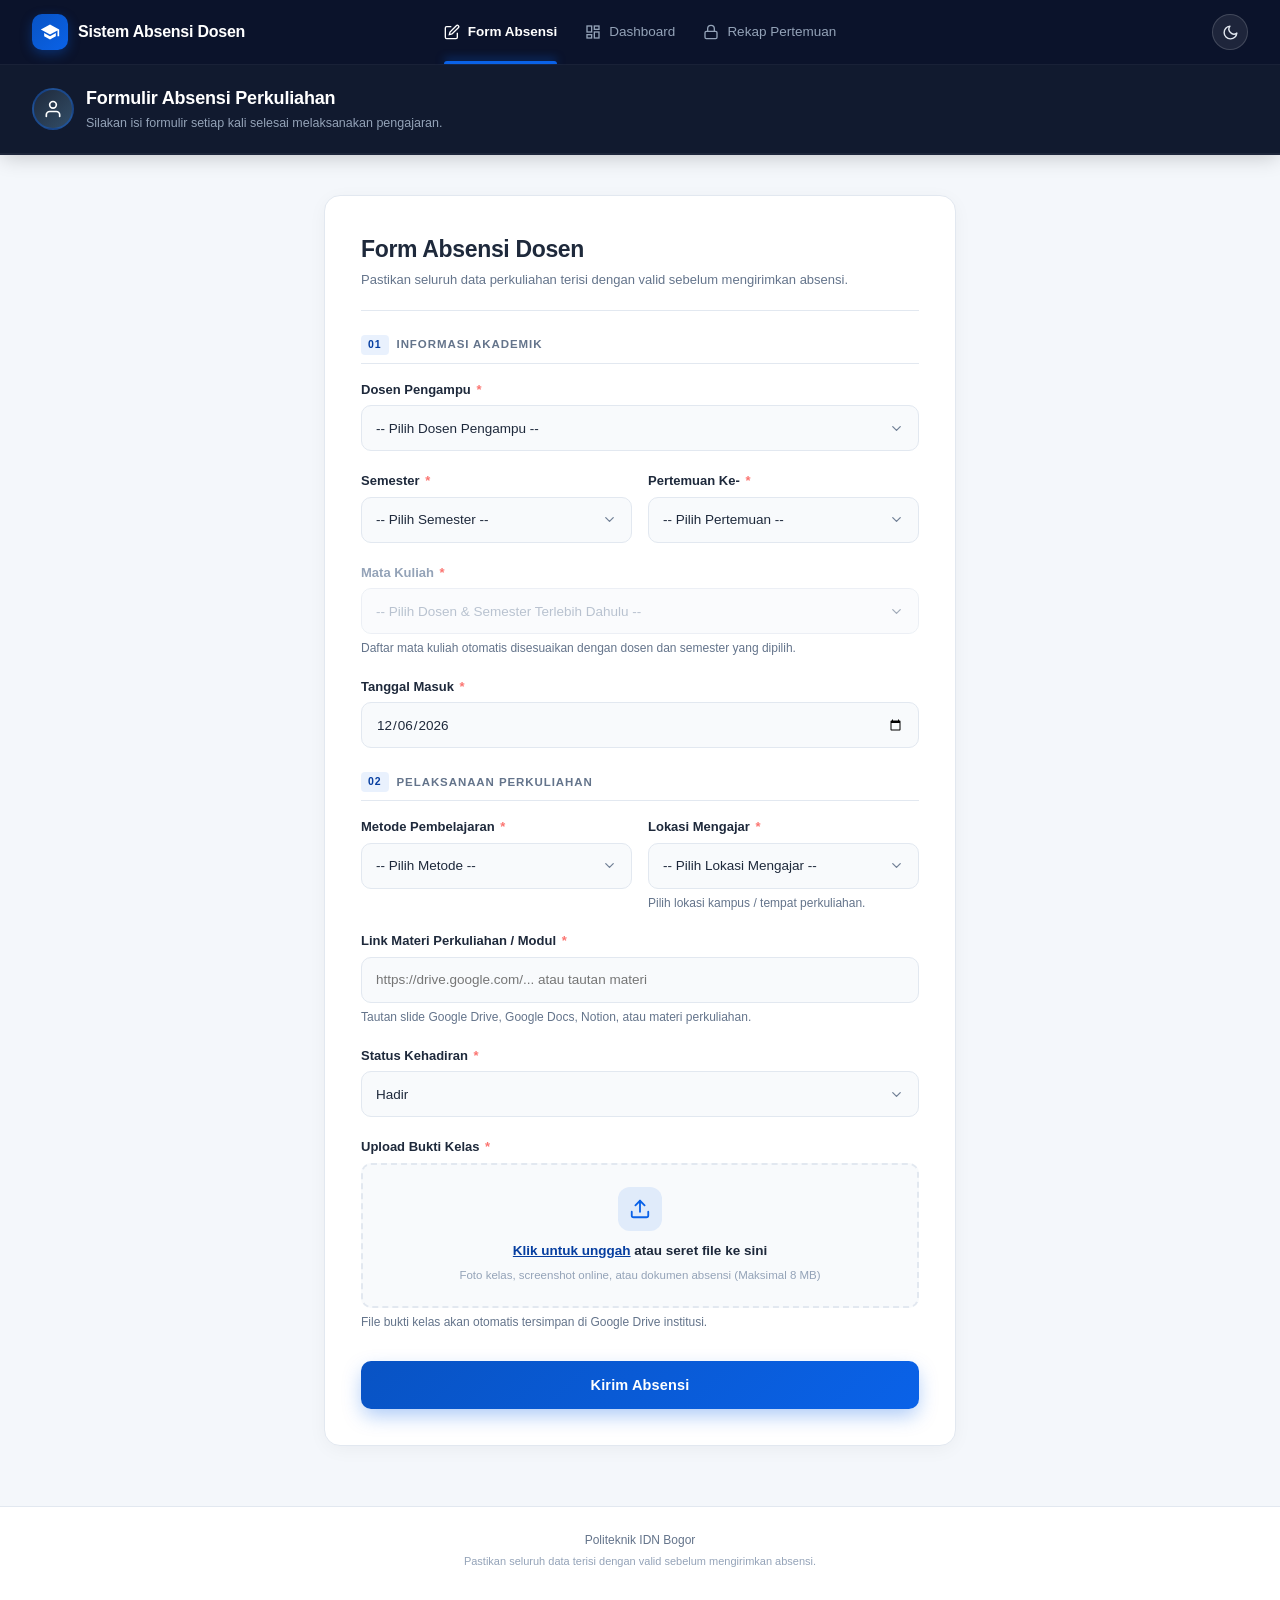
==== index.html @ 3a4d617c "perbaiki struktur file" ====
<!DOCTYPE html>
<html lang="id">
<head>
  <meta charset="UTF-8">
  <meta name="viewport" content="width=device-width, initial-scale=1.0, viewport-fit=cover">
  <title>Form Absensi Dosen | Politeknik IDN Bogor</title>
  
  <!-- Attenad Theme Initialization (FOUC Prevention & Toggle) -->
  <script src="assets/js/theme.js"></script>

  <!-- Font: Inter for a refined modern institutional look -->
  <link rel="preconnect" href="https://fonts.googleapis.com">
  <link rel="preconnect" href="https://fonts.gstatic.com" crossorigin>
  <link href="https://fonts.googleapis.com/css2?family=Inter:wght@400;500;600;700;800&display=swap" rel="stylesheet">
  
  <!-- External Stylesheet (Unified Attenad Design System) -->
  <link rel="stylesheet" href="assets/css/style.css?v=2.3">
</head>
<body>

  <!-- Attenad Modern Institutional Header -->
  <header class="attenad-header">
    <div class="attenad-nav-bar">
      <div class="attenad-nav-inner">
        <!-- Brand Logo -->
        <a href="index.html" class="attenad-brand" title="Sistem Informasi Akademik Politeknik IDN Bogor">
          <div class="brand-icon">
            <svg viewBox="0 0 24 24" fill="currentColor">
              <path d="M12 3L1 9L12 15L21 10.09V17H23V9M5 13.18V17.18L12 21L19 17.18V13.18L12 17L5 13.18Z"/>
            </svg>
          </div>
          <span class="brand-name">Sistem Absensi Dosen</span>
        </a>

        <!-- Center Tabs (Active on Form Absensi) -->
        <nav class="attenad-tabs" aria-label="Navigasi Halaman">
          <a href="index.html" class="tab-link active" aria-current="page">
            <svg viewBox="0 0 24 24" width="16" height="16" fill="none" stroke="currentColor" stroke-width="2">
              <path d="M11 4H4a2 2 0 0 0-2 2v14a2 2 0 0 0 2 2h14a2 2 0 0 0 2-2v-7"></path>
              <path d="M18.5 2.5a2.121 2.121 0 0 1 3 3L12 15l-4 1 1-4 9.5-9.5z"></path>
            </svg>
            <span>Form Absensi</span>
          </a>
          <a href="dashboard.html" class="tab-link">
            <svg viewBox="0 0 24 24" width="16" height="16" fill="none" stroke="currentColor" stroke-width="2">
              <rect x="3" y="3" width="7" height="9"></rect>
              <rect x="14" y="3" width="7" height="5"></rect>
              <rect x="14" y="12" width="7" height="9"></rect>
              <rect x="3" y="16" width="7" height="5"></rect>
            </svg>
            <span>Dashboard</span>
          </a>
          <a href="gaji.html" class="tab-link">
            <svg viewBox="0 0 24 24" width="16" height="16" fill="none" stroke="currentColor" stroke-width="2">
              <rect x="3" y="11" width="18" height="11" rx="2" ry="2"></rect>
              <path d="M7 11V7a5 5 0 0 1 10 0v4"></path>
            </svg>
            <span>Rekap Pertemuan</span>
          </a>
        </nav>

        <!-- Right Utilities (Theme Toggle & Academic Badge) -->
        <div class="attenad-actions">
          <!-- Dark / Light Mode Toggle Button (Icon Only) -->
          <button type="button" id="themeToggle" class="theme-toggle" aria-label="Ganti mode tampilan" title="Beralih ke Mode Gelap">
            <svg class="icon-sun" viewBox="0 0 24 24" fill="none" stroke="currentColor" stroke-width="2" stroke-linecap="round" stroke-linejoin="round">
              <circle cx="12" cy="12" r="5"></circle>
              <line x1="12" y1="1" x2="12" y2="3"></line>
              <line x1="12" y1="21" x2="12" y2="23"></line>
              <line x1="4.22" y1="4.22" x2="5.64" y2="5.64"></line>
              <line x1="18.36" y1="18.36" x2="19.78" y2="19.78"></line>
              <line x1="1" y1="12" x2="3" y2="12"></line>
              <line x1="21" y1="12" x2="23" y2="12"></line>
              <line x1="4.22" y1="19.78" x2="5.64" y2="18.36"></line>
              <line x1="18.36" y1="5.64" x2="19.78" y2="4.22"></line>
            </svg>
            <svg class="icon-moon" viewBox="0 0 24 24" fill="none" stroke="currentColor" stroke-width="2" stroke-linecap="round" stroke-linejoin="round">
              <path d="M21 12.79A9 9 0 1 1 11.21 3 7 7 0 0 0 21 12.79z"></path>
            </svg>
          </button>


        </div>
      </div>
    </div>

    <!-- Sub-header Greeting Banner -->
    <div class="attenad-sub-banner">
      <div class="attenad-sub-inner">
        <div class="user-greeting">
          <div class="avatar-box">
            <svg viewBox="0 0 24 24" fill="none" stroke="currentColor" stroke-width="2" stroke-linecap="round" stroke-linejoin="round">
              <path d="M20 21v-2a4 4 0 0 0-4-4H8a4 4 0 0 0-4 4v2"></path>
              <circle cx="12" cy="7" r="4"></circle>
            </svg>
          </div>
          <div class="greeting-text">
            <div class="greeting-title">Formulir Absensi Perkuliahan</div>
            <p class="greeting-subtitle">Silakan isi formulir setiap kali selesai melaksanakan pengajaran.</p>
          </div>
        </div>


      </div>
    </div>
  </header>

  <!-- Main Form Content -->
  <main class="page-form-wrapper">
    <div class="form-card">
      <div class="form-card-header">
        <h1>Form Absensi Dosen</h1>
        <p>Pastikan seluruh data perkuliahan terisi dengan valid sebelum mengirimkan absensi.</p>
      </div>

      <form id="formAbsensi">
        <!-- Section 1: Informasi Akademik -->
        <div class="form-section-title">
          <span class="section-num">01</span>
          Informasi Akademik
        </div>

        <div class="field">
          <label for="dosen">Dosen Pengampu <span>*</span></label>
          <select id="dosen" required>
            <option value="">Memuat daftar dosen...</option>
          </select>
        </div>

        <div class="row">
          <div class="field">
            <label for="semester">Semester <span>*</span></label>
            <select id="semester" required>
              <option value="">-- Pilih Semester --</option>
            </select>
          </div>
          <div class="field">
            <label for="pertemuan">Pertemuan Ke- <span>*</span></label>
            <select id="pertemuan" required></select>
          </div>
        </div>

        <div class="field is-disabled" id="fieldMatkul">
          <label for="kodeMatkul">Mata Kuliah <span>*</span></label>
          <select id="kodeMatkul" required disabled>
            <option value="">-- Pilih Dosen & Semester Terlebih Dahulu --</option>
          </select>
          <div class="hint">Daftar mata kuliah otomatis disesuaikan dengan dosen dan semester yang dipilih.</div>
        </div>

        <div class="field">
          <label for="tanggal">Tanggal Masuk <span>*</span></label>
          <input type="date" id="tanggal" required>
        </div>

        <!-- Section 2: Pelaksanaan Perkuliahan -->
        <div class="form-section-title">
          <span class="section-num">02</span>
          Pelaksanaan Perkuliahan
        </div>

        <div class="row">
          <div class="field">
            <label for="metode">Metode Pembelajaran <span>*</span></label>
            <select id="metode" required>
              <option value="">-- Pilih Metode --</option>
              <option value="Offline">Offline</option>
              <option value="Online">Online</option>
              <option value="Hybrid">Hybrid</option>
            </select>
          </div>
          <div class="field">
            <label for="lokasi">Lokasi Mengajar <span>*</span></label>
            <select id="lokasi" required>
              <option value="">Memuat daftar lokasi...</option>
            </select>
            <div class="hint">Pilih lokasi kampus / tempat perkuliahan.</div>
          </div>
        </div>

        <div class="field">
          <label for="linkMateri">Link Materi Perkuliahan / Modul <span>*</span></label>
          <input type="url" id="linkMateri" required placeholder="https://drive.google.com/... atau tautan materi">
          <div class="hint">Tautan slide Google Drive, Google Docs, Notion, atau materi perkuliahan.</div>
        </div>

        <div class="field">
          <label for="statusKehadiran">Status Kehadiran <span>*</span></label>
          <select id="statusKehadiran" required>
            <option value="Hadir">Hadir</option>
            <option value="Terlambat">Terlambat</option>
            <option value="Izin">Izin</option>
            <option value="Sakit">Sakit</option>
            <option value="Tidak Hadir">Tidak Hadir</option>
          </select>
        </div>

        <div class="field">
          <label>Upload Bukti Kelas <span>*</span></label>
          <div class="file-upload-card" id="dropzone" tabindex="0" role="button" aria-label="Unggah Bukti Kelas">
            <input type="file" id="fileBukti" accept="image/*,application/pdf" required>
            <div class="file-upload-content">
              <div class="file-upload-icon">
                <svg viewBox="0 0 24 24" fill="none" stroke="currentColor" stroke-width="2" stroke-linecap="round" stroke-linejoin="round">
                  <path d="M21 15v4a2 2 0 0 1-2 2H5a2 2 0 0 1-2-2v-4"></path>
                  <polyline points="17 8 12 3 7 8"></polyline>
                  <line x1="12" y1="3" x2="12" y2="15"></line>
                </svg>
              </div>
              <div class="file-upload-title"><span>Klik untuk unggah</span> atau seret file ke sini</div>
              <div class="file-upload-desc">Foto kelas, screenshot online, atau dokumen absensi (Maksimal 8 MB)</div>
            </div>
          </div>

          <!-- Pratinjau File yang Dipilih -->
          <div class="file-preview-card" id="filePreview">
            <div class="file-preview-left">
              <div class="file-preview-thumb" id="previewThumb">
                <svg viewBox="0 0 24 24" width="22" height="22" fill="none" stroke="currentColor" stroke-width="2">
                  <rect x="3" y="3" width="18" height="18" rx="2" ry="2"></rect>
                  <circle cx="8.5" cy="8.5" r="1.5"></circle>
                  <polyline points="21 15 16 10 5 21"></polyline>
                </svg>
              </div>
              <div class="file-preview-info">
                <div class="file-preview-name" id="previewName">bukti.jpg</div>
                <div class="file-preview-size" id="previewSize">0 KB</div>
              </div>
            </div>
            <button type="button" class="file-preview-remove" id="btnRemoveFile" title="Hapus file" aria-label="Hapus file">
              <svg viewBox="0 0 24 24" fill="none" stroke="currentColor" stroke-width="2">
                <line x1="18" y1="6" x2="6" y2="18"></line>
                <line x1="6" y1="6" x2="18" y2="18"></line>
              </svg>
            </button>
          </div>
          <div class="hint">File bukti kelas akan otomatis tersimpan di Google Drive institusi.</div>
        </div>

        <button type="submit" id="btnSubmit">Kirim Absensi</button>
        <div id="status" class="status"></div>
      </form>
    </div>
  </main>

  <footer class="footer">
    Politeknik IDN Bogor
    <span>Pastikan seluruh data terisi dengan valid sebelum mengirimkan absensi.</span>
  </footer>

  <script src="assets/js/index.js"></script>
</body>
</html>
---- assets/css/style.css ----
:root {
  /* Signature Brand Accent (#0a62e8, #fb7470, #ffcd27) */
  --accent: #0a62e8;
  --accent-hover: #0853c4;
  --accent-dark: #063ea0;
  --accent-light: rgba(10, 98, 232, 0.09);
  --accent-glow: rgba(10, 98, 232, 0.35);

  --secondary: #fb7470;
  --secondary-hover: #e8635f;
  --secondary-light: rgba(251, 116, 112, 0.12);

  --tertiary: #ffcd27;
  --tertiary-hover: #f0be1a;
  --tertiary-light: rgba(255, 205, 39, 0.16);

  /* Primary Deep Navy (for buttons & secondary brand elements) */
  --primary: #0F172A;
  --primary-hover: #1E293B;
  --primary-active: #0A0F1D;

  /* Top Navigation & Sub-Banner (Dark by design) */
  --header-bg: #0B132B;        /* Midnight Navy */
  --header-surface: #142042;   /* Search / Pill / Avatar container */
  --header-border: rgba(255, 255, 255, 0.08);
  --header-text: #F8FAFC;
  --header-text-muted: #94A3B8;

  /* Body Canvas & Cards (Light Mode) */
  --bg: #F4F7FB;               /* Soft Cool Gray / Off-White */
  --surface: #FFFFFF;          /* Pure White Card */
  --surface-subtle: #F8FAFC;   /* Input & Table Header Background */
  --surface-hover: #F1F5F9;

  /* Typography */
  --text-primary: #1E293B;     /* Slate 800 - Crisp readability */
  --text-secondary: #64748B;   /* Slate 500 - Subtext */
  --text-muted: #94A3B8;       /* Slate 400 - Placeholders & subtle labels */

  /* Borders & Focus */
  --border: #E2E8F0;
  --border-hover: #CBD5E1;
  --border-focus: #0a62e8;
  --focus-ring: rgba(10, 98, 232, 0.22);

  /* Radii */
  --radius-sm: 6px;
  --radius-md: 10px;
  --radius-lg: 16px;
  --radius-pill: 9999px;

  /* Elevation Shadows */
  --shadow-sm: 0 1px 3px rgba(15, 23, 42, 0.04);
  --shadow-card: 0 4px 20px -2px rgba(15, 23, 42, 0.05);
  --shadow-hover: 0 10px 25px -4px rgba(15, 23, 42, 0.08);

  /* Status Colors */
  --success: #0a62e8;
  --success-bg: rgba(10, 98, 232, 0.09);
  --success-text: #0853c4;
  --warning: #ffcd27;
  --warning-bg: rgba(255, 205, 39, 0.16);
  --warning-text: #996e00;
  --error: #fb7470;
  --error-bg: rgba(251, 116, 112, 0.14);
  --error-text: #cf3732;

  --select-arrow: url("data:image/svg+xml,%3Csvg xmlns='http://www.w3.org/2000/svg' width='16' height='16' viewBox='0 0 24 24' fill='none' stroke='%23718096' stroke-width='2' stroke-linecap='round' stroke-linejoin='round'%3E%3Cpolyline points='6 9 12 15 18 9'%3E%3C/polyline%3E%3C/svg%3E");
  --select-arrow-light: url("data:image/svg+xml,%3Csvg xmlns='http://www.w3.org/2000/svg' width='16' height='16' viewBox='0 0 24 24' fill='none' stroke='%23FFFFFF' stroke-width='2' stroke-linecap='round' stroke-linejoin='round'%3E%3Cpolyline points='6 9 12 15 18 9'%3E%3C/polyline%3E%3C/svg%3E");
}

[data-theme="dark"] {
  /* Dark Mode Body Canvas & Cards */
  --bg: #070D18;               /* Deep Obsidian Blue */
  --surface: #0F1A30;          /* Rich Slate Surface */
  --surface-subtle: #152340;
  --surface-hover: #1C2D52;

  --header-bg: #050912;
  --header-surface: #0F1A30;
  --header-border: rgba(255, 255, 255, 0.06);

  --text-primary: #F8FAFC;
  --text-secondary: #94A3B8;
  --text-muted: #64748B;

  --border: #1C2B4B;
  --border-hover: #293E6B;
  --border-focus: #0a62e8;
  --focus-ring: rgba(10, 98, 232, 0.3);

  --shadow-sm: 0 1px 3px rgba(0, 0, 0, 0.3);
  --shadow-card: 0 8px 24px -4px rgba(0, 0, 0, 0.4);
  --shadow-hover: 0 12px 30px -4px rgba(0, 0, 0, 0.5);

  --success-bg: rgba(10, 98, 232, 0.18);
  --success-text: #539df8;
  --warning-bg: rgba(255, 205, 39, 0.18);
  --warning-text: #ffcd27;
  --error-bg: rgba(251, 116, 112, 0.2);
  --error-text: #fb7470;

  --select-arrow: url("data:image/svg+xml,%3Csvg xmlns='http://www.w3.org/2000/svg' width='16' height='16' viewBox='0 0 24 24' fill='none' stroke='%2394A3B8' stroke-width='2' stroke-linecap='round' stroke-linejoin='round'%3E%3Cpolyline points='6 9 12 15 18 9'%3E%3C/polyline%3E%3C/svg%3E");
}

/* ==========================================================================
   2. BASE & RESET STYLES
   ========================================================================== */
*, *::before, *::after {
  box-sizing: border-box;
  margin: 0;
  padding: 0;
}

body {
  font-family: "Plus Jakarta Sans", Roboto, sans-serif;
  background-color: var(--bg);
  color: var(--text-primary);
  min-height: 100vh;
  min-height: 100dvh;
  display: flex;
  flex-direction: column;
  line-height: 1.5;
  -webkit-font-smoothing: antialiased;
  -moz-osx-font-smoothing: grayscale;
  overflow-x: hidden;
  transition: background-color 0.25s ease, color 0.25s ease;
}

/* ==========================================================================
   3. ATTENAD HEADER & NAVIGATION (SHARED ACROSS BOTH PAGES)
   ========================================================================== */
.attenad-header {
  background-color: var(--header-bg);
  border-bottom: 1px solid var(--header-border);
  color: var(--header-text);
  width: 100%;
  position: sticky;
  top: 0;
  z-index: 100;
  box-shadow: 0 4px 20px -2px rgba(0, 0, 0, 0.2);
  transition: background-color 0.25s ease, border-color 0.25s ease;
}

/* Top Navbar Bar (Brand, Tabs, Actions) */
.attenad-nav-bar {
  border-bottom: 1px solid rgba(255, 255, 255, 0.06);
}

.attenad-nav-inner {
  max-width: 1280px;
  margin: 0 auto;
  padding: 0 clamp(16px, 3.5vw, 32px);
  height: 64px;
  display: grid;
  grid-template-columns: 1fr auto 1fr;
  align-items: center;
  gap: 16px;
}

/* Brand Logo (Green Rounded Icon + Academic Cap) */
.attenad-brand {
  display: flex;
  align-items: center;
  gap: 10px;
  text-decoration: none;
  color: #FFFFFF;
  flex-shrink: 0;
  justify-self: start;
}

.brand-icon {
  width: 36px;
  height: 36px;
  border-radius: 10px;
  background: linear-gradient(135deg, var(--accent-hover) 0%, var(--accent) 100%);
  display: flex;
  align-items: center;
  justify-content: center;
  color: #FFFFFF;
  box-shadow: 0 4px 12px rgba(10, 98, 232, 0.35);
}

.brand-icon svg {
  width: 20px;
  height: 20px;
}

.brand-name {
  font-size: 16px;
  font-weight: 700;
  letter-spacing: -0.015em;
  color: #FFFFFF;
  white-space: nowrap;
}

.brand-tag {
  font-size: 11px;
  font-weight: 600;
  color: var(--accent);
  background: rgba(10, 98, 232, 0.12);
  padding: 2px 7px;
  border-radius: 12px;
  margin-left: 2px;
}

/* Center Navigation Tabs (Attenad Style - Exactly Dead Center) */
.attenad-tabs {
  display: flex;
  align-items: center;
  justify-content: center;
  gap: clamp(12px, 2.5vw, 28px);
  height: 100%;
  justify-self: center;
}

.tab-link {
  display: inline-flex;
  align-items: center;
  gap: 8px;
  height: 64px;
  color: var(--header-text-muted);
  text-decoration: none;
  font-size: 13.5px;
  font-weight: 500;
  position: relative;
  transition: color 0.15s ease;
  white-space: nowrap;
}

.tab-link:hover {
  color: #FFFFFF;
}

.tab-link.active {
  color: #FFFFFF;
  font-weight: 600;
}

/* Blue Active Indicator Underline */
.tab-link.active::after {
  content: "";
  position: absolute;
  bottom: 0;
  left: 0;
  right: 0;
  height: 3px;
  background: var(--accent);
  border-radius: 3px 3px 0 0;
  box-shadow: 0 -2px 8px rgba(10, 98, 232, 0.6);
}

/* Right Header Actions (Theme Toggle & Academic Badge) */
.attenad-actions {
  display: flex;
  align-items: center;
  justify-content: flex-end;
  gap: 10px;
  flex-shrink: 0;
  justify-self: end;
}

/* Theme Toggle Button (Icon-Only, Clean Minimalist Circle) */
.theme-toggle {
  display: inline-flex;
  align-items: center;
  justify-content: center;
  width: 36px;
  height: 36px;
  padding: 0;
  border-radius: 50%;
  background: rgba(255, 255, 255, 0.08);
  border: 1px solid rgba(255, 255, 255, 0.16);
  color: #E2E8F0;
  cursor: pointer;
  flex-shrink: 0;
  transition: background-color 0.15s ease, border-color 0.15s ease, color 0.15s ease, transform 0.15s cubic-bezier(0.4, 0, 0.2, 1);
  -webkit-appearance: none;
  user-select: none;
}

.theme-toggle:hover {
  background: rgba(255, 255, 255, 0.18);
  border-color: rgba(255, 255, 255, 0.32);
  color: #FFFFFF;
  transform: scale(1.05);
}

.theme-toggle:active {
  transform: scale(0.94);
}

.theme-toggle svg {
  width: 17px;
  height: 17px;
  flex-shrink: 0;
  transition: transform 0.25s cubic-bezier(0.4, 0, 0.2, 1);
}

.theme-toggle:hover svg {
  transform: rotate(15deg);
}

.icon-sun {
  display: none;
}

.icon-moon {
  display: block;
}

[data-theme="dark"] .icon-sun {
  display: block;
}

[data-theme="dark"] .icon-moon {
  display: none;
}

/* Academic Portal Badge */
.portal-badge {
  display: inline-flex;
  align-items: center;
  gap: 7px;
  background: rgba(10, 98, 232, 0.12);
  border: 1px solid rgba(10, 98, 232, 0.28);
  color: var(--accent);
  padding: 6px 13px;
  border-radius: var(--radius-pill);
  font-size: 11.5px;
  font-weight: 600;
  letter-spacing: 0.02em;
  white-space: nowrap;
}

.portal-dot {
  width: 7px;
  height: 7px;
  border-radius: 50%;
  background: var(--accent);
  box-shadow: 0 0 8px var(--accent);
  animation: pulseDot 2s infinite ease-in-out;
}

@keyframes pulseDot {
  0%, 100% { opacity: 1; transform: scale(1); }
  50% { opacity: 0.5; transform: scale(0.85); }
}

/* ==========================================================================
   4. ATTENAD SUB-BANNER (GREETING & FILTER BAR)
   ========================================================================== */
.attenad-sub-banner {
  background: rgba(19, 29, 49, 0.85);
  backdrop-filter: blur(8px);
  padding: clamp(14px, 2.5vw, 20px) 0;
  border-bottom: 1px solid rgba(255, 255, 255, 0.05);
}

.attenad-sub-inner {
  max-width: 1280px;
  margin: 0 auto;
  padding: 0 clamp(16px, 3.5vw, 32px);
  display: flex;
  align-items: center;
  justify-content: space-between;
  flex-wrap: wrap;
  gap: 16px;
}

/* Greeting Section */
.user-greeting {
  display: flex;
  align-items: center;
  gap: 12px;
}

.avatar-box {
  width: 42px;
  height: 42px;
  border-radius: 50%;
  background: linear-gradient(135deg, #1E293B 0%, #334E68 100%);
  border: 2px solid rgba(10, 98, 232, 0.4);
  display: flex;
  align-items: center;
  justify-content: center;
  color: #FFFFFF;
  flex-shrink: 0;
}

.avatar-box svg {
  width: 20px;
  height: 20px;
}

.greeting-text {
  display: flex;
  flex-direction: column;
}

.greeting-title {
  font-size: clamp(16px, 2.5vw, 18px);
  font-weight: 700;
  color: #FFFFFF;
  display: flex;
  align-items: center;
  gap: 6px;
  letter-spacing: -0.01em;
}

.greeting-title .wave {
  display: inline-block;
  transform-origin: 70% 70%;
}

.greeting-subtitle {
  font-size: 12.5px;
  color: var(--header-text-muted);
  margin-top: 2px;
}

/* Sub-Controls (Filter Dropdown & Period Pill) */
.sub-controls {
  display: flex;
  align-items: center;
  gap: 10px;
  flex-wrap: wrap;
}

/* Professional Lecturer Filter Pill (Self-contained, bulletproof) */
.filter-dropdown-wrap,
.filter-pill-wrap {
  position: relative;
  display: inline-flex;
  align-items: center;
  height: 38px;
  box-sizing: border-box;
}

.filter-dropdown-wrap .pill-icon,
.filter-pill-wrap .pill-icon {
  position: absolute;
  left: 13px;
  top: 50%;
  transform: translateY(-50%);
  width: 15px !important;
  height: 15px !important;
  max-width: 15px !important;
  max-height: 15px !important;
  color: var(--accent);
  pointer-events: none;
  z-index: 2;
  transition: color 0.15s ease;
}

#filterDosen,
.filter-dropdown-select,
.attenad-select {
  height: 38px !important;
  padding: 0 36px 0 38px !important;
  background-color: rgba(255, 255, 255, 0.08) !important;
  background-image: url("data:image/svg+xml,%3Csvg xmlns='http://www.w3.org/2000/svg' width='14' height='14' viewBox='0 0 24 24' fill='none' stroke='%23CBD5E1' stroke-width='2.5' stroke-linecap='round' stroke-linejoin='round'%3E%3Cpolyline points='6 9 12 15 18 9'%3E%3C/polyline%3E%3C/svg%3E") !important;
  background-repeat: no-repeat !important;
  background-position: right 14px center !important;
  background-size: 14px !important;
  border: 1px solid rgba(255, 255, 255, 0.16) !important;
  border-radius: var(--radius-pill) !important;
  color: #FFFFFF !important;
  font-size: 13px !important;
  font-weight: 600 !important;
  font-family: inherit !important;
  outline: none !important;
  cursor: pointer !important;
  min-width: 190px;
  max-width: 280px;
  text-overflow: ellipsis;
  white-space: nowrap;
  -webkit-appearance: none !important;
  -moz-appearance: none !important;
  appearance: none !important;
  box-shadow: 0 2px 6px rgba(0, 0, 0, 0.12);
  box-sizing: border-box;
  transition: background-color 0.15s ease, border-color 0.15s ease, box-shadow 0.15s ease, color 0.15s ease;
}

#filterSemester {
  min-width: 140px !important;
  max-width: 180px !important;
}

#filterMetode {
  min-width: 140px !important;
  max-width: 170px !important;
}

#filterDosen:hover,
.filter-dropdown-select:hover,
.attenad-select:hover {
  background-color: rgba(255, 255, 255, 0.13) !important;
  border-color: rgba(255, 255, 255, 0.28) !important;
}

#filterDosen:focus,
.filter-dropdown-select:focus,
.attenad-select:focus {
  border-color: var(--accent) !important;
  background-color: rgba(255, 255, 255, 0.15) !important;
  box-shadow: 0 0 0 3px rgba(10, 98, 232, 0.22) !important;
}

.filter-dropdown-wrap:focus-within .pill-icon,
.filter-pill-wrap:focus-within .pill-icon {
  color: #FFFFFF;
}

/* Active filter state - when a specific lecturer is selected */
.filter-dropdown-wrap.has-filter #filterDosen,
.filter-dropdown-wrap.has-filter .filter-dropdown-select,
.filter-pill-wrap.has-filter .attenad-select {
  background-color: rgba(10, 98, 232, 0.15) !important;
  border-color: var(--accent) !important;
  color: #FFFFFF !important;
  box-shadow: 0 0 12px rgba(10, 98, 232, 0.25) !important;
}

/* Native Option List Styling */
#filterDosen option,
.filter-dropdown-select option,
.attenad-select option {
  background-color: #0F172A !important;
  color: #F8FAFC !important;
  padding: 10px 14px;
  font-size: 13px;
  font-weight: 500;
}

/* Period / Semester Pill (Same height & pill radius for perfect symmetry) */
.period-pill {
  display: inline-flex;
  align-items: center;
  gap: 7px;
  height: 38px;
  background: rgba(255, 255, 255, 0.06);
  border: 1px solid rgba(255, 255, 255, 0.12);
  border-radius: var(--radius-pill);
  padding: 0 16px;
  color: #CBD5E1;
  font-size: 12.5px;
  font-weight: 500;
  white-space: nowrap;
  box-sizing: border-box;
}

.period-pill svg {
  width: 14px;
  height: 14px;
  color: var(--accent);
  flex-shrink: 0;
}

/* ==========================================================================
   5. ATTENAD KPI METRIC CARDS (DASHBOARD)
   ========================================================================== */
.container {
  width: 100%;
  max-width: 1280px;
  margin: 0 auto;
  padding: clamp(20px, 3.5vw, 32px) clamp(16px, 3.5vw, 32px) 60px;
  flex: 1;
}

.kpi {
  display: grid;
  grid-template-columns: repeat(auto-fit, minmax(230px, 1fr));
  gap: clamp(14px, 2.5vw, 20px);
  margin-bottom: clamp(20px, 3vw, 28px);
}

.kpi-card {
  background: var(--surface);
  border: 1px solid var(--border);
  border-radius: var(--radius-lg);
  padding: clamp(18px, 2.5vw, 24px);
  box-shadow: var(--shadow-card);
  position: relative;
  overflow: hidden;
  transition: transform 0.18s ease, box-shadow 0.18s ease, background-color 0.25s ease, border-color 0.25s ease;
}

.kpi-card:hover {
  transform: translateY(-2px);
  box-shadow: var(--shadow-hover);
}

.kpi-top {
  display: flex;
  align-items: center;
  justify-content: space-between;
  margin-bottom: 14px;
}

/* Icon Box inside KPI Card */
.kpi-icon-box {
  width: 42px;
  height: 42px;
  border-radius: 12px;
  display: flex;
  align-items: center;
  justify-content: center;
  flex-shrink: 0;
}

.kpi-icon-box svg {
  width: 20px;
  height: 20px;
}

.icon-blue {
  background: rgba(10, 98, 232, 0.12);
  color: #0a62e8;
}

.icon-amber {
  background: rgba(255, 205, 39, 0.18);
  color: #b38600;
}

.icon-purple {
  background: rgba(251, 116, 112, 0.14);
  color: #fb7470;
}

.icon-white {
  background: rgba(255, 255, 255, 0.22);
  color: #FFFFFF;
}

/* Three-Dots Menu Button */
.kpi-more-btn {
  display: inline-flex;
  align-items: center;
  justify-content: center;
  gap: 3px;
  width: 28px;
  height: 28px;
  border-radius: 6px;
  background: transparent;
  border: none;
  color: var(--text-muted);
  cursor: pointer;
  transition: background-color 0.15s ease, color 0.15s ease;
}

.kpi-more-btn:hover {
  background: var(--surface-subtle);
  color: var(--text-primary);
}

.kpi-more-btn span {
  width: 3.5px;
  height: 3.5px;
  border-radius: 50%;
  background: currentColor;
}

/* KPI Value & Label */
.kpi-card .value {
  font-size: clamp(28px, 4vw, 36px);
  font-weight: 700;
  letter-spacing: -0.025em;
  color: var(--text-primary);
  line-height: 1.1;
  margin-bottom: 6px;
}

.kpi-card .label {
  font-size: 11px;
  font-weight: 700;
  text-transform: uppercase;
  letter-spacing: 0.07em;
  color: var(--text-muted);
}

/* ==========================================================================
   THE SIGNATURE ATTENAD HIGHLIGHT CARD (PRESENT TODAY / TINGKAT KEHADIRAN)
   ========================================================================== */
.kpi-card-highlight {
  background: linear-gradient(135deg, var(--accent-hover) 0%, var(--accent) 100%) !important;
  border-color: transparent !important;
  color: #FFFFFF !important;
  box-shadow: 0 12px 28px -4px var(--accent-glow) !important;
}

.kpi-card-highlight .value {
  color: #FFFFFF !important;
}

.kpi-card-highlight .label {
  color: rgba(255, 255, 255, 0.9) !important;
}

.kpi-card-highlight .kpi-more-btn {
  color: rgba(255, 255, 255, 0.8) !important;
}

.kpi-card-highlight .kpi-more-btn:hover {
  background: rgba(255, 255, 255, 0.15) !important;
  color: #FFFFFF !important;
}

/* ==========================================================================
   6. ATTENAD CHARTS & PANELS (DASHBOARD)
   ========================================================================== */
.charts {
  display: grid;
  grid-template-columns: 1fr 1fr;
  gap: clamp(16px, 2.5vw, 24px);
  margin-bottom: clamp(20px, 3vw, 28px);
}

.panel {
  background: var(--surface);
  border: 1px solid var(--border);
  border-radius: var(--radius-lg);
  padding: clamp(18px, 2.5vw, 24px);
  box-shadow: var(--shadow-card);
  margin-bottom: clamp(24px, 3.5vw, 32px);
  transition: background-color 0.25s ease, border-color 0.25s ease, box-shadow 0.25s ease;
}

.panel-header {
  display: flex;
  align-items: center;
  justify-content: space-between;
  margin-bottom: 18px;
}

.panel h2 {
  font-size: clamp(15px, 2vw, 17px);
  font-weight: 700;
  color: var(--text-primary);
  letter-spacing: -0.015em;
  margin: 0;
}

.chart-container {
  position: relative;
  height: clamp(260px, 32vw, 320px);
  width: 100%;
}

/* History Table Section */
.table-wrap {
  overflow-x: auto;
  -webkit-overflow-scrolling: touch;
  border: 1px solid var(--border);
  border-radius: var(--radius-md);
  background: var(--surface);
}

table {
  width: 100%;
  border-collapse: collapse;
  font-size: 13px;
  text-align: left;
  white-space: nowrap;
}

th {
  background-color: var(--surface-subtle);
  color: var(--text-secondary);
  font-weight: 700;
  font-size: 11px;
  text-transform: uppercase;
  letter-spacing: 0.06em;
  padding: 12px 16px;
  border-bottom: 1px solid var(--border);
}

td {
  padding: 13px 16px;
  border-bottom: 1px solid var(--border);
  color: var(--text-primary);
  transition: background-color 0.12s ease;
}

tbody tr:last-child td {
  border-bottom: none;
}

tbody tr:hover td {
  background-color: var(--surface-hover);
}

/* Status Badges */
.badge {
  display: inline-flex;
  align-items: center;
  gap: 5px;
  padding: 4px 10px;
  border-radius: var(--radius-pill);
  font-size: 11.5px;
  font-weight: 600;
  line-height: 1;
}

.badge.ok {
  background-color: var(--success-bg);
  color: var(--success-text);
  border: 1px solid rgba(10, 98, 232, 0.3);
}

.badge.warn {
  background-color: var(--warning-bg);
  color: var(--warning-text);
  border: 1px solid rgba(255, 205, 39, 0.4);
}

.badge.err {
  background-color: var(--error-bg);
  color: var(--error-text);
  border: 1px solid rgba(251, 116, 112, 0.35);
}

.badge.semester {
  background-color: rgba(10, 98, 232, 0.08);
  color: #0a62e8;
  border: 1px solid rgba(10, 98, 232, 0.25);
}

[data-theme="dark"] .badge.semester {
  background-color: rgba(10, 98, 232, 0.16);
  color: #539df8;
  border-color: rgba(10, 98, 232, 0.3);
}

.badge.metode-offline {
  background-color: rgba(10, 98, 232, 0.1);
  color: #0a62e8;
  border: 1px solid rgba(10, 98, 232, 0.25);
}

[data-theme="dark"] .badge.metode-offline {
  background-color: rgba(10, 98, 232, 0.18);
  color: #539df8;
  border-color: rgba(10, 98, 232, 0.35);
}

.badge.metode-online {
  background-color: rgba(251, 116, 112, 0.12);
  color: #df4440;
  border: 1px solid rgba(251, 116, 112, 0.3);
}

[data-theme="dark"] .badge.metode-online {
  background-color: rgba(251, 116, 112, 0.2);
  color: #fb7470;
  border-color: rgba(251, 116, 112, 0.35);
}

.badge.metode-hybrid {
  background-color: rgba(255, 205, 39, 0.16);
  color: #a87900;
  border: 1px solid rgba(255, 205, 39, 0.35);
}

[data-theme="dark"] .badge.metode-hybrid {
  background-color: rgba(255, 205, 39, 0.2);
  color: #ffcd27;
  border-color: rgba(255, 205, 39, 0.4);
}

.matkul-cell {
  display: flex;
  flex-direction: column;
}

.sub-kode {
  font-size: 11px;
  color: var(--text-muted);
  font-weight: 500;
  margin-top: 2px;
  letter-spacing: 0.02em;
}

.link-materi-btn {
  display: inline-flex;
  align-items: center;
  gap: 5px;
  padding: 4px 10px;
  border-radius: var(--radius-sm);
  background-color: var(--surface-subtle);
  border: 1px solid var(--border);
  color: var(--text-primary);
  font-size: 12px;
  font-weight: 600;
  text-decoration: none;
  transition: all 0.15s ease;
}

.link-materi-btn:hover {
  background-color: var(--accent-light);
  border-color: var(--accent);
  color: var(--accent-dark);
}

[data-theme="dark"] .link-materi-btn:hover {
  background-color: rgba(10, 98, 232, 0.18);
  color: var(--accent);
}

.link-materi-btn svg {
  flex-shrink: 0;
}

/* Loading Message / Spinner */
.pesan {
  text-align: center;
  padding: 60px 20px;
  color: var(--text-secondary);
  font-size: 14px;
}

.pesan-spinner {
  display: inline-block;
  width: 32px;
  height: 32px;
  border: 3px solid var(--border);
  border-top-color: var(--accent);
  border-radius: 50%;
  animation: attenadSpin 0.8s linear infinite;
  margin-bottom: 12px;
}

@keyframes attenadSpin {
  to { transform: rotate(360deg); }
}

/* ==========================================================================
   7. FORM ABSENSI DOSEN (index.html) - ATTENAD CARD STYLE
   ========================================================================== */
.page-form-wrapper {
  max-width: 680px;
  width: 100%;
  margin: 0 auto;
  padding: clamp(24px, 4vw, 40px) clamp(16px, 3.5vw, 24px) 60px;
  flex: 1;
}

.form-card {
  background: var(--surface);
  border: 1px solid var(--border);
  border-radius: var(--radius-lg);
  padding: clamp(24px, 4.5vw, 36px);
  box-shadow: var(--shadow-card);
  transition: background-color 0.25s ease, border-color 0.25s ease, box-shadow 0.25s ease;
}

.form-card-header {
  border-bottom: 1px solid var(--border);
  padding-bottom: 20px;
  margin-bottom: 24px;
}

.form-card-header h1 {
  font-size: clamp(20px, 3.5vw, 23px);
  font-weight: 700;
  letter-spacing: -0.015em;
  color: var(--text-primary);
  margin-bottom: 4px;
}

.form-card-header p {
  font-size: 13px;
  color: var(--text-secondary);
}

.form-section-title {
  font-size: 11.5px;
  font-weight: 700;
  text-transform: uppercase;
  letter-spacing: 0.08em;
  color: var(--text-secondary);
  margin: 24px 0 16px;
  padding-bottom: 8px;
  border-bottom: 1px solid var(--border);
  display: flex;
  align-items: center;
  gap: 8px;
}

.form-section-title:first-of-type {
  margin-top: 0;
}

.section-num {
  display: inline-flex;
  align-items: center;
  justify-content: center;
  background: var(--accent-light);
  color: var(--accent-dark);
  font-size: 10.5px;
  font-weight: 700;
  padding: 2px 7px;
  border-radius: 4px;
}

[data-theme="dark"] .section-num {
  background: rgba(10, 98, 232, 0.2);
  color: var(--accent);
}

.field {
  margin-bottom: clamp(16px, 2.5vw, 20px);
}

label {
  display: block;
  font-size: 13px;
  font-weight: 600;
  color: var(--text-primary);
  margin-bottom: 6px;
}

label span {
  color: var(--error);
  font-weight: 600;
  margin-left: 2px;
}

.form-card input,
.form-card select,
.form-card textarea,
#formAbsensi input,
#formAbsensi select,
#formAbsensi textarea {
  width: 100%;
  height: 46px;
  padding: 10px 14px;
  border-radius: var(--radius-md);
  border: 1.5px solid var(--border);
  font-size: 13.5px;
  font-family: inherit;
  color: var(--text-primary);
  background-color: var(--surface-subtle);
  outline: none;
  box-sizing: border-box;
  transition: border-color 0.15s ease, box-shadow 0.15s ease, background-color 0.25s ease;
}

.form-card input:hover,
.form-card select:hover,
.form-card textarea:hover,
#formAbsensi input:hover,
#formAbsensi select:hover,
#formAbsensi textarea:hover {
  border-color: var(--border-hover);
}

.form-card input:focus,
.form-card select:focus,
.form-card textarea:focus,
#formAbsensi input:focus,
#formAbsensi select:focus,
#formAbsensi textarea:focus {
  border-color: var(--border-focus);
  box-shadow: 0 0 0 3px var(--focus-ring);
  background-color: var(--surface);
}

.form-card select,
#formAbsensi select {
  padding-right: 36px;
  background-image: var(--select-arrow);
  background-repeat: no-repeat;
  background-position: right 14px center;
  background-size: 15px;
  -webkit-appearance: none;
  -moz-appearance: none;
  appearance: none;
  cursor: pointer;
}

/* ==========================================================================
   DISABLED FORM CONTROLS & FORBIDDEN CURSOR UX (🚫)
   ========================================================================== */
.form-card input:disabled,
.form-card select:disabled,
.form-card textarea:disabled,
#formAbsensi input:disabled,
#formAbsensi select:disabled,
#formAbsensi textarea:disabled,
input:disabled,
select:disabled,
textarea:disabled {
  cursor: not-allowed !important;
  pointer-events: auto !important; /* Forces browser to display forbidden/blocked cursor */
  background-color: var(--surface-subtle) !important;
  color: var(--text-muted) !important;
  border-color: var(--border) !important;
  opacity: 0.65;
  user-select: none;
}

.form-card select:disabled:hover,
.form-card input:disabled:hover,
#formAbsensi select:disabled:hover,
#formAbsensi input:disabled:hover,
select:disabled:hover,
input:disabled:hover {
  cursor: not-allowed !important;
  border-color: var(--border) !important;
  box-shadow: none !important;
}

/* Container disabled state */
.field.is-disabled,
.field.is-disabled *,
.field:has(select:disabled),
.field:has(select:disabled) *,
.field:has(input:disabled),
.field:has(input:disabled) * {
  cursor: not-allowed !important;
}

.field.is-disabled label,
.field:has(select:disabled) label {
  cursor: not-allowed !important;
  color: var(--text-muted);
}

.field.is-disabled .hint,
.field:has(select:disabled) .hint {
  cursor: not-allowed !important;
}

textarea {
  height: auto;
  min-height: 94px;
  resize: vertical;
  line-height: 1.5;
  padding-top: 12px;
}

.row {
  display: grid;
  grid-template-columns: 1fr 1fr;
  gap: 16px;
}

.hint {
  font-size: 12px;
  color: var(--text-secondary);
  margin-top: 6px;
  line-height: 1.4;
}

/* Submit Button - Signature Mint Gradient */
button[type="submit"] {
  display: inline-flex;
  align-items: center;
  justify-content: center;
  width: 100%;
  height: 48px;
  padding: 0 24px;
  background: linear-gradient(135deg, var(--accent-hover) 0%, var(--accent) 100%);
  color: #FFFFFF;
  border: none;
  border-radius: var(--radius-md);
  font-size: 14.5px;
  font-weight: 700;
  font-family: inherit;
  letter-spacing: 0.01em;
  cursor: pointer;
  margin-top: 10px;
  box-shadow: 0 8px 20px -2px var(--accent-glow);
  transition: transform 0.1s ease, box-shadow 0.15s ease, opacity 0.15s ease;
}

button[type="submit"]:hover:not(:disabled) {
  transform: translateY(-1px);
  box-shadow: 0 10px 24px -2px rgba(10, 98, 232, 0.45);
}

button[type="submit"]:active:not(:disabled) {
  transform: translateY(0);
}

button[type="submit"]:disabled {
  background: #94A3B8;
  box-shadow: none;
  cursor: not-allowed;
  opacity: 0.8;
}

button[type="submit"]:disabled::before {
  content: "";
  display: inline-block;
  width: 14px;
  height: 14px;
  margin-right: 9px;
  border: 2px solid rgba(255, 255, 255, 0.35);
  border-top-color: #FFFFFF;
  border-radius: 50%;
  animation: attenadSpin 0.7s linear infinite;
}

/* File Upload Area & Dropzone */
.file-upload-card {
  position: relative;
  border: 2px dashed var(--border);
  border-radius: var(--radius-md);
  padding: 22px 18px;
  text-align: center;
  background-color: var(--surface-subtle);
  cursor: pointer;
  transition: all 0.2s ease;
  outline: none;
}

.file-upload-card:hover,
.file-upload-card.drag-over {
  border-color: var(--accent);
  background-color: var(--accent-light);
}

[data-theme="dark"] .file-upload-card:hover,
[data-theme="dark"] .file-upload-card.drag-over {
  background-color: rgba(10, 98, 232, 0.08);
}

.file-upload-card input[type="file"] {
  position: absolute;
  inset: 0;
  width: 100%;
  height: 100%;
  opacity: 0;
  cursor: pointer;
  z-index: 5;
}

.file-upload-content {
  display: flex;
  flex-direction: column;
  align-items: center;
  gap: 6px;
  pointer-events: none;
}

.file-upload-icon {
  width: 44px;
  height: 44px;
  border-radius: 12px;
  background: rgba(10, 98, 232, 0.1);
  color: var(--accent);
  display: flex;
  align-items: center;
  justify-content: center;
  margin-bottom: 4px;
}

[data-theme="dark"] .file-upload-icon {
  background: rgba(10, 98, 232, 0.2);
  color: var(--accent);
}

.file-upload-icon svg {
  width: 22px;
  height: 22px;
}

.file-upload-title {
  font-size: 13.5px;
  font-weight: 600;
  color: var(--text-primary);
}

.file-upload-title span {
  color: var(--accent-dark);
  text-decoration: underline;
}

[data-theme="dark"] .file-upload-title span {
  color: var(--accent);
}

.file-upload-desc {
  font-size: 11.5px;
  color: var(--text-muted);
}

/* File Selected Preview State */
.file-preview-card {
  display: none;
  align-items: center;
  justify-content: space-between;
  padding: 12px 14px;
  background-color: var(--surface);
  border: 1.5px solid var(--border);
  border-radius: var(--radius-md);
  margin-top: 10px;
  transition: all 0.2s ease;
}

.file-preview-card.active {
  display: flex;
}

.file-preview-left {
  display: flex;
  align-items: center;
  gap: 12px;
  overflow: hidden;
}

.file-preview-thumb {
  width: 44px;
  height: 44px;
  border-radius: 8px;
  border: 1px solid var(--border);
  flex-shrink: 0;
  background-color: var(--surface-subtle);
  display: flex;
  align-items: center;
  justify-content: center;
  color: var(--accent);
  overflow: hidden;
}

.file-preview-thumb img {
  width: 100%;
  height: 100%;
  object-fit: cover;
}

.file-preview-info {
  display: flex;
  flex-direction: column;
  overflow: hidden;
}

.file-preview-name {
  font-size: 13px;
  font-weight: 600;
  color: var(--text-primary);
  white-space: nowrap;
  overflow: hidden;
  text-overflow: ellipsis;
  max-width: 240px;
}

.file-preview-size {
  font-size: 11px;
  color: var(--text-muted);
  margin-top: 2px;
}

.file-preview-remove {
  background: transparent;
  border: none;
  color: var(--text-muted);
  cursor: pointer;
  padding: 6px;
  border-radius: 6px;
  display: flex;
  align-items: center;
  justify-content: center;
  transition: all 0.15s ease;
  flex-shrink: 0;
}

.file-preview-remove:hover {
  background-color: var(--error-bg);
  color: var(--error);
}

.file-preview-remove svg {
  width: 18px;
  height: 18px;
}

/* Status Notifications */
.status {
  margin-top: 16px;
  padding: 12px 16px;
  border-radius: var(--radius-md);
  font-size: 13.5px;
  font-weight: 500;
  display: none;
  line-height: 1.45;
}

.status.ok {
  display: block;
  background-color: var(--success-bg);
  border: 1px solid rgba(10, 98, 232, 0.35);
  color: var(--success-text);
}

.status.err {
  display: block;
  background-color: var(--error-bg);
  border: 1px solid rgba(251, 116, 112, 0.4);
  color: var(--error-text);
}

/* ==========================================================================
   8. FOOTER
   ========================================================================== */
.footer {
  text-align: center;
  font-size: 12px;
  color: var(--text-secondary);
  line-height: 1.6;
  padding: 24px 16px 40px;
  margin-top: auto;
  border-top: 1px solid var(--border);
  background-color: var(--surface);
  transition: background-color 0.25s ease, border-color 0.25s ease, color 0.25s ease;
}

.footer span {
  display: block;
  color: var(--text-muted);
  font-size: 11px;
  margin-top: 3px;
}

/* ==========================================================================
   9. RESPONSIVE BREAKDOWN (MOBILE, TABLET, DESKTOP)
   ========================================================================== */
@media (max-width: 960px) {
  .charts {
    grid-template-columns: 1fr;
  }
}

/* Direct Verification Action Buttons */
.btn-verif-action {
  display: inline-flex;
  align-items: center;
  gap: 5px;
  padding: 4px 10px;
  border-radius: var(--radius-sm);
  background: var(--accent);
  color: #FFFFFF;
  font-size: 11.5px;
  font-weight: 700;
  border: none;
  cursor: pointer;
  transition: all 0.15s ease;
  white-space: nowrap;
}

.btn-verif-action:hover {
  background: var(--accent-hover);
  transform: translateY(-1px);
}

.btn-verif-action:disabled {
  opacity: 0.65;
  cursor: wait;
}

.badge-verif-btn {
  display: inline-flex;
  align-items: center;
  gap: 4px;
  padding: 4px 10px;
  border-radius: var(--radius-pill);
  font-size: 11.5px;
  font-weight: 600;
  line-height: 1;
  background-color: var(--success-bg);
  color: var(--success-text);
  border: 1px solid rgba(10, 98, 232, 0.3);
  cursor: pointer;
  transition: all 0.15s ease;
}

.badge-verif-btn:hover {
  background-color: rgba(10, 98, 232, 0.16);
  border-color: var(--accent);
}

@media (max-width: 768px) {
  .attenad-nav-inner {
    display: flex;
    height: auto;
    padding: 10px 14px;
    flex-wrap: wrap;
    justify-content: space-between;
    gap: 10px;
  }

  .attenad-tabs {
    order: 3;
    width: 100%;
    height: auto;
    border-top: 1px solid rgba(255, 255, 255, 0.08);
    padding-top: 8px;
    padding-bottom: 2px;
    gap: 8px;
    justify-content: flex-start;
    overflow-x: auto;
    -webkit-overflow-scrolling: touch;
    scrollbar-width: none;
  }

  .attenad-tabs::-webkit-scrollbar {
    display: none;
  }

  .tab-link {
    height: 36px;
    padding: 0 12px;
    font-size: 12.5px;
    white-space: nowrap;
    flex-shrink: 0;
  }

  .tab-link svg {
    width: 14px;
    height: 14px;
  }

  .attenad-sub-inner {
    flex-direction: column;
    align-items: flex-start;
    gap: 12px;
  }

  /* Compact 2-column mobile filter layout */
  .sub-controls {
    display: grid;
    grid-template-columns: 1fr 1fr;
    gap: 8px;
    width: 100%;
  }

  .filter-dropdown-wrap:first-child {
    grid-column: 1 / -1; /* Dosen filter spans full width */
  }

  .filter-dropdown-wrap {
    width: 100%;
    height: 38px;
  }

  .filter-dropdown-select {
    width: 100%;
    height: 38px;
    font-size: 12px;
    padding: 0 24px 0 30px;
  }

  .filter-dropdown-wrap .pill-icon {
    left: 9px;
    width: 13px;
    height: 13px;
  }

  .row {
    grid-template-columns: 1fr;
    gap: 0;
  }

  .portal-badge {
    display: none;
  }
}

@media (max-width: 480px) {
  .kpi {
    grid-template-columns: 1fr;
  }

  .form-card {
    padding: 20px 16px;
    border-radius: 12px;
  }

  .attenad-brand .brand-name {
    font-size: 14px;
  }

  .period-pill {
    width: 100%;
    justify-content: center;
  }
}

/* ==========================================================================
   10. MODAL & LIGHTBOX PREVIEW (SHARED)
   ========================================================================== */
.slip-modal-backdrop {
  position: fixed;
  inset: 0;
  background: rgba(15, 23, 42, 0.65);
  backdrop-filter: blur(4px);
  display: none;
  align-items: center;
  justify-content: center;
  padding: 20px;
  z-index: 1000;
}

.slip-modal-backdrop.active {
  display: flex;
}

.slip-modal-card {
  background: var(--surface);
  border: 1px solid var(--border);
  border-radius: var(--radius-lg);
  max-width: 680px;
  width: 100%;
  max-height: 90vh;
  overflow-y: auto;
  box-shadow: 0 20px 40px -10px rgba(0, 0, 0, 0.35);
  position: relative;
}

.slip-header-bar {
  padding: 16px 24px;
  border-bottom: 1px solid var(--border);
  display: flex;
  align-items: center;
  justify-content: space-between;
  background-color: var(--surface-subtle);
  border-top-left-radius: var(--radius-lg);
  border-top-right-radius: var(--radius-lg);
}

.slip-header-bar h3 {
  font-size: 15px;
  font-weight: 700;
  color: var(--text-primary);
  margin: 0;
  display: flex;
  align-items: center;
  gap: 8px;
}

.slip-close-btn {
  background: transparent;
  border: none;
  color: var(--text-muted);
  cursor: pointer;
  padding: 4px;
  border-radius: 6px;
  display: flex;
  align-items: center;
  justify-content: center;
}

.slip-close-btn:hover {
  color: var(--text-primary);
  background: var(--surface-hover);
}

.btn-primary-action {
  height: 40px;
  padding: 0 18px;
  border-radius: var(--radius-md);
  border: none;
  background: var(--accent);
  color: #FFFFFF;
  font-size: 13px;
  font-weight: 700;
  cursor: pointer;
  display: inline-flex;
  align-items: center;
  gap: 6px;
  transition: all 0.15s ease;
  box-shadow: 0 4px 12px rgba(10, 98, 232, 0.25);
  text-decoration: none;
}

.btn-primary-action:hover {
  background: var(--accent-hover);
  transform: translateY(-1px);
}

/* ==========================================================================
   11. PORTAL REKAP PERTEMUAN & SLIP GAJI (SHARED SYSTEM)
   ========================================================================== */
.lock-screen-wrapper {
  min-height: calc(100vh - 180px);
  display: flex;
  align-items: center;
  justify-content: center;
  padding: 30px 16px;
}

.lock-card {
  background: var(--surface);
  border: 1px solid var(--border);
  border-radius: var(--radius-lg);
  padding: clamp(28px, 5vw, 42px);
  box-shadow: var(--shadow-card);
  max-width: 440px;
  width: 100%;
  text-align: center;
  transition: all 0.25s ease;
}

.lock-icon-box {
  width: 64px;
  height: 64px;
  border-radius: 18px;
  background: rgba(10, 98, 232, 0.1);
  color: var(--accent);
  display: inline-flex;
  align-items: center;
  justify-content: center;
  margin-bottom: 20px;
}

[data-theme="dark"] .lock-icon-box {
  background: rgba(10, 98, 232, 0.2);
}

.lock-icon-box svg {
  width: 32px;
  height: 32px;
}

.lock-card h1 {
  font-size: 22px;
  font-weight: 700;
  color: var(--text-primary);
  margin-bottom: 8px;
  letter-spacing: -0.01em;
}

.lock-card p {
  font-size: 13px;
  color: var(--text-secondary);
  line-height: 1.5;
  margin-bottom: 24px;
}

.lock-input-group {
  position: relative;
  margin-bottom: 16px;
  text-align: left;
}

.lock-input-group input {
  width: 100%;
  height: 48px;
  padding: 10px 44px 10px 16px;
  border-radius: var(--radius-md);
  border: 1.5px solid var(--border);
  font-size: 14.5px;
  color: var(--text-primary);
  background-color: var(--surface-subtle);
  outline: none;
  transition: all 0.15s ease;
}

.lock-input-group input:focus {
  border-color: var(--accent);
  box-shadow: 0 0 0 3px var(--focus-ring);
  background-color: var(--surface);
}

.toggle-pass-btn {
  position: absolute;
  right: 12px;
  top: 50%;
  transform: translateY(-50%);
  background: transparent;
  border: none;
  color: var(--text-muted);
  cursor: pointer;
  padding: 6px;
  display: flex;
  align-items: center;
  justify-content: center;
}

.toggle-pass-btn:hover {
  color: var(--text-primary);
}

.lock-alert {
  display: none;
  padding: 10px 14px;
  border-radius: var(--radius-sm);
  font-size: 12.5px;
  font-weight: 500;
  margin-bottom: 16px;
  text-align: left;
}

.lock-alert.err {
  display: block;
  background: var(--error-bg);
  color: var(--error-text);
  border: 1px solid rgba(251, 116, 112, 0.4);
}

.slip-body {
  padding: 24px;
}

/* Tampilan Slip Kertas Resmi */
.slip-paper {
  background: #FFFFFF;
  color: #1E293B;
  border: 1px solid #E2E8F0;
  border-radius: 8px;
  padding: 28px;
  font-size: 13px;
  line-height: 1.5;
}

[data-theme="dark"] .slip-paper {
  background: #FFFFFF;
  color: #1E293B;
}

.slip-kop {
  text-align: center;
  border-bottom: 2px solid #0F172A;
  padding-bottom: 14px;
  margin-bottom: 18px;
}

.slip-kop h2 {
  font-size: 18px;
  font-weight: 800;
  letter-spacing: 0.04em;
  margin: 0 0 4px;
  color: #0F172A;
}

.slip-kop p {
  font-size: 11px;
  color: #64748B;
  margin: 0 0 6px;
}

.slip-kop .slip-title {
  display: inline-block;
  font-size: 13px;
  font-weight: 700;
  color: #0a62e8;
  text-transform: uppercase;
  letter-spacing: 0.05em;
  padding: 3px 12px;
  background: rgba(10, 98, 232, 0.09);
  border-radius: 4px;
}

.slip-meta-grid {
  display: grid;
  grid-template-columns: 1fr 1fr;
  gap: 8px 16px;
  margin-bottom: 18px;
  font-size: 12.5px;
}

.slip-meta-row {
  display: flex;
}

.slip-meta-label {
  width: 110px;
  color: #64748B;
  font-weight: 500;
}

.slip-meta-val {
  font-weight: 700;
  color: #0F172A;
  flex: 1;
}

.slip-table {
  width: 100%;
  border-collapse: collapse;
  margin-bottom: 18px;
}

.slip-table th,
.slip-table td {
  border: 1px solid #CBD5E1;
  padding: 8px 10px;
  text-align: left;
  font-size: 12px;
}

.slip-table th {
  background-color: #F8FAFC;
  font-weight: 700;
  color: #334155;
}

.slip-table .text-center { text-align: center; }
.slip-table .text-right { text-align: right; }

.slip-total-box {
  background: #F8FAFC;
  border: 1.5px solid #0a62e8;
  border-radius: 6px;
  padding: 12px 16px;
  display: flex;
  align-items: center;
  justify-content: space-between;
  margin-bottom: 20px;
}

.slip-total-box .total-label {
  font-size: 13px;
  font-weight: 700;
  color: #334155;
}

.slip-total-box .total-amount {
  font-size: 19px;
  font-weight: 800;
  color: #0a62e8;
}

.slip-sign-grid {
  display: grid;
  grid-template-columns: 1fr 1fr;
  gap: 20px;
  text-align: center;
  margin-top: 24px;
  font-size: 12px;
}

.slip-sign-box {
  display: flex;
  flex-direction: column;
  align-items: center;
  justify-content: space-between;
  height: 95px;
}

.slip-sign-line {
  font-weight: 700;
  color: #0F172A;
  border-top: 1px solid #94A3B8;
  width: 150px;
  padding-top: 4px;
}

.slip-actions {
  display: flex;
  justify-content: flex-end;
  gap: 10px;
  margin-top: 20px;
  padding-top: 16px;
  border-top: 1px solid var(--border);
}

.btn-secondary {
  height: 40px;
  padding: 0 16px;
  border-radius: var(--radius-md);
  border: 1px solid var(--border);
  background: var(--surface-subtle);
  color: var(--text-primary);
  font-size: 13px;
  font-weight: 600;
  cursor: pointer;
  display: inline-flex;
  align-items: center;
  gap: 6px;
  transition: all 0.15s ease;
}

.btn-secondary:hover {
  background: var(--surface-hover);
  border-color: var(--border-hover);
}

.btn-logout {
  background: rgba(251, 116, 112, 0.12);
  color: #e04b46;
  border: 1px solid rgba(251, 116, 112, 0.3);
  padding: 6px 12px;
  border-radius: var(--radius-sm);
  font-size: 12px;
  font-weight: 600;
  cursor: pointer;
  display: inline-flex;
  align-items: center;
  gap: 6px;
  transition: all 0.15s ease;
}

[data-theme="dark"] .btn-logout {
  color: #fb7470;
  border-color: rgba(251, 116, 112, 0.4);
}

.btn-logout:hover {
  background: rgba(251, 116, 112, 0.22);
}

/* Print Setup */
@media print {
  body * {
    visibility: hidden !important;
  }
  #printableSlip, #printableSlip * {
    visibility: visible !important;
  }
  #printableSlip {
    position: absolute !important;
    left: 0 !important;
    top: 0 !important;
    width: 100% !important;
    border: none !important;
    box-shadow: none !important;
    padding: 0 !important;
  }
  .slip-actions, .slip-header-bar, .slip-close-btn {
    display: none !important;
  }
}
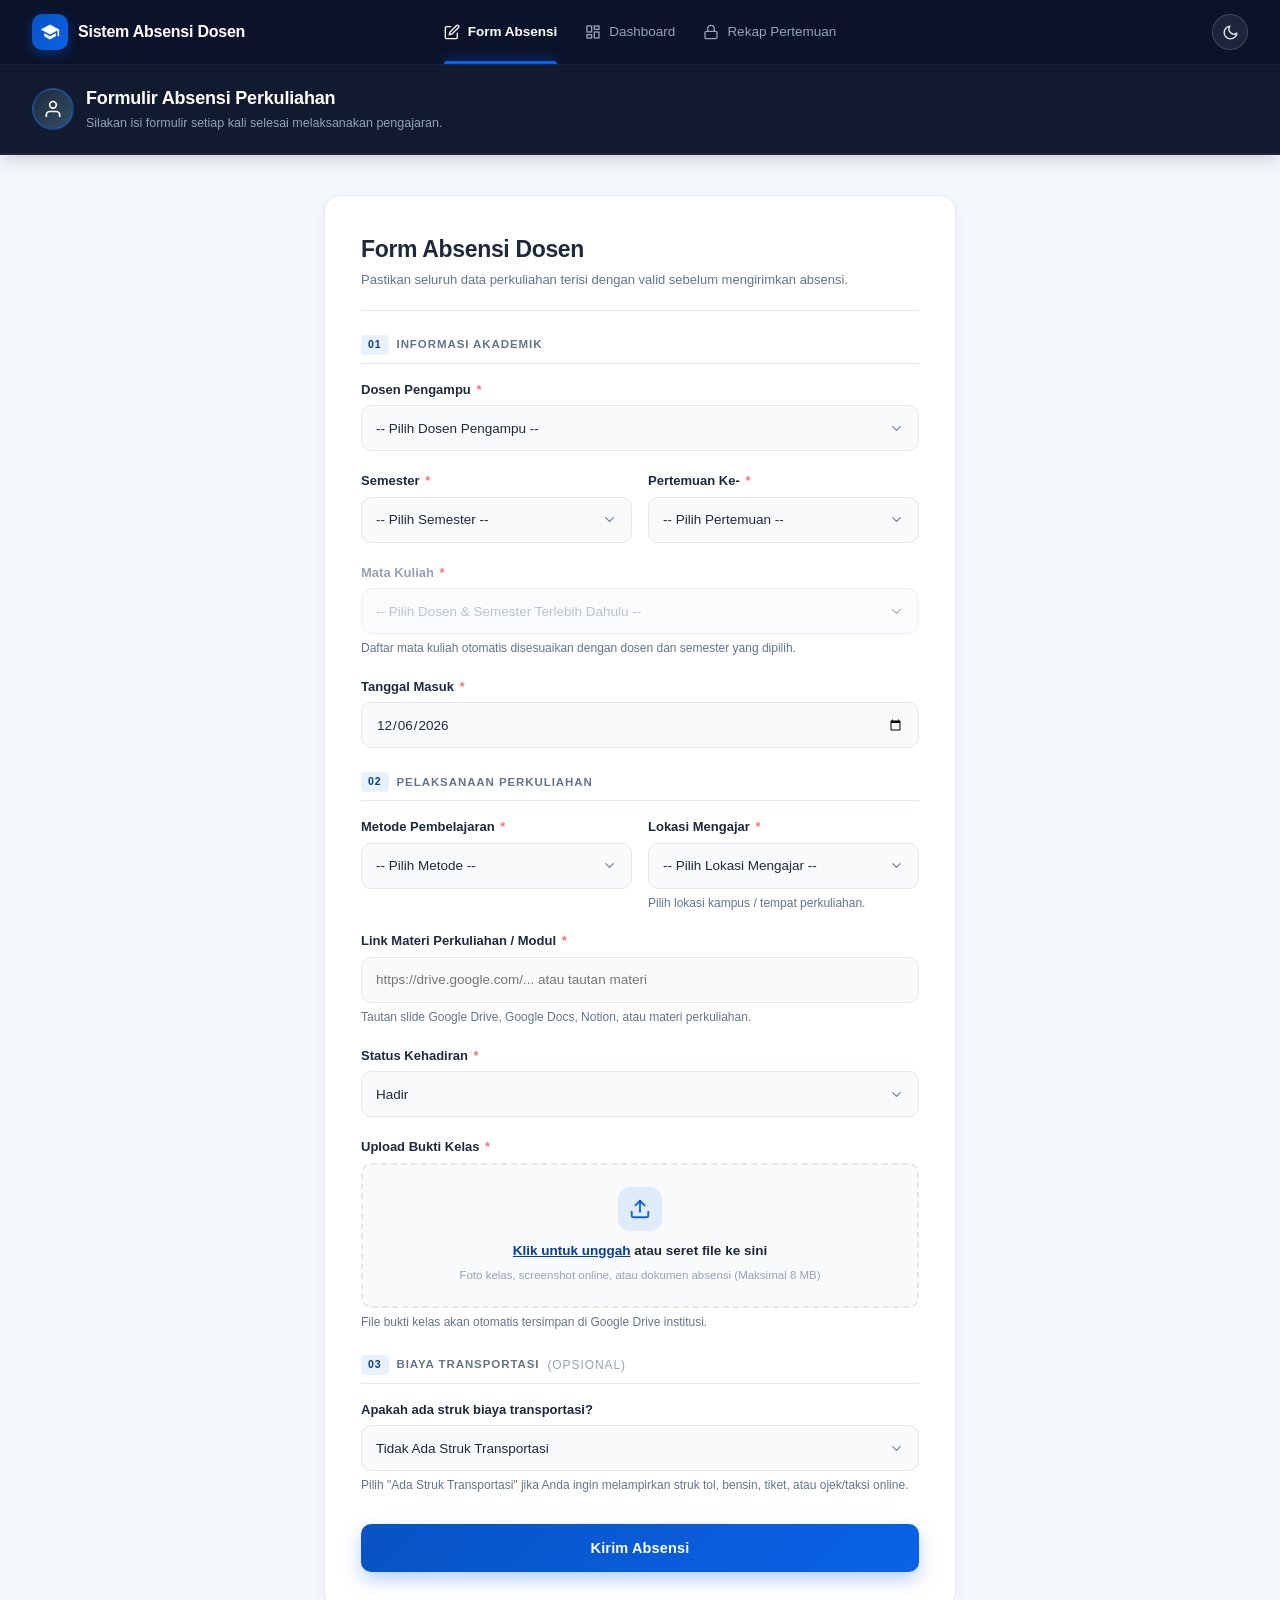
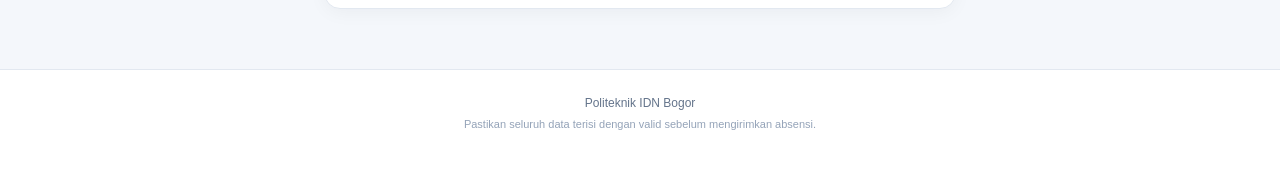
==== commit b6c99b0c: "Fix Cetak Rekap, Tambah Field Struk Transportasi" ====
--- a/index.html
+++ b/index.html
@@ -14,7 +14,7 @@
   <link href="https://fonts.googleapis.com/css2?family=Inter:wght@400;500;600;700;800&display=swap" rel="stylesheet">
   
   <!-- External Stylesheet (Unified Attenad Design System) -->
-  <link rel="stylesheet" href="assets/css/style.css?v=2.3">
+  <link rel="stylesheet" href="assets/css/style.css?v=2.6">
 </head>
 <body>
 
@@ -237,6 +237,72 @@
           <div class="hint">File bukti kelas akan otomatis tersimpan di Google Drive institusi.</div>
         </div>
 
+        <!-- Section 3: Biaya Transportasi (Opsional) -->
+        <div class="form-section-title">
+          <span class="section-num">03</span>
+          Biaya Transportasi <span style="font-weight: 400; font-size: 12px; color: var(--text-muted);">(Opsional)</span>
+        </div>
+
+        <div class="field">
+          <label for="adaTransport">Apakah ada struk biaya transportasi?</label>
+          <select id="adaTransport">
+            <option value="tidak" selected>Tidak Ada Struk Transportasi</option>
+            <option value="ya">Ada Struk Transportasi</option>
+          </select>
+          <div class="hint">Pilih "Ada Struk Transportasi" jika Anda ingin melampirkan struk tol, bensin, tiket, atau ojek/taksi online.</div>
+        </div>
+
+        <!-- Area Upload Struk & Nominal (Muncul jika "Ada Struk Transportasi" dipilih) -->
+        <div id="wrapUploadTransport" style="display: none;">
+          <div class="field">
+            <label for="nominalTransport">Jumlah Biaya Transportasi (Rp) <span>*</span></label>
+            <input type="number" id="nominalTransport" min="0" step="500" placeholder="Contoh: 50000">
+            <div class="hint">Masukkan total biaya transportasi sesuai struk/nota yang diunggah.</div>
+          </div>
+
+          <div class="field">
+            <label>Upload Bukti Struk Transportasi <span>*</span></label>
+            <div class="file-upload-card" id="dropzoneTransport" tabindex="0" role="button" aria-label="Unggah Struk Transportasi">
+              <input type="file" id="fileTransport" accept="image/*,application/pdf">
+              <div class="file-upload-content">
+                <div class="file-upload-icon" style="background: rgba(255, 205, 39, 0.18); color: #b38600;">
+                  <svg viewBox="0 0 24 24" fill="none" stroke="currentColor" stroke-width="2" stroke-linecap="round" stroke-linejoin="round">
+                    <rect x="2" y="3" width="20" height="14" rx="2" ry="2"></rect>
+                    <line x1="8" y1="21" x2="16" y2="21"></line>
+                    <line x1="12" y1="17" x2="12" y2="21"></line>
+                  </svg>
+                </div>
+                <div class="file-upload-title"><span>Klik untuk unggah</span> atau seret file struk ke sini</div>
+                <div class="file-upload-desc">Foto struk bensin, tol, tiket KRL/travel, atau invoice transportasi online (Maksimal 8 MB)</div>
+              </div>
+            </div>
+
+            <!-- Pratinjau File Struk yang Dipilih -->
+            <div class="file-preview-card" id="previewTransport">
+              <div class="file-preview-left">
+                <div class="file-preview-thumb" id="thumbTransport">
+                  <svg viewBox="0 0 24 24" width="22" height="22" fill="none" stroke="currentColor" stroke-width="2">
+                    <rect x="3" y="3" width="18" height="18" rx="2" ry="2"></rect>
+                    <circle cx="8.5" cy="8.5" r="1.5"></circle>
+                    <polyline points="21 15 16 10 5 21"></polyline>
+                  </svg>
+                </div>
+                <div class="file-preview-info">
+                  <div class="file-preview-name" id="nameTransport">struk.jpg</div>
+                  <div class="file-preview-size" id="sizeTransport">0 KB</div>
+                </div>
+              </div>
+              <button type="button" class="file-preview-remove" id="btnRemoveTransport" title="Hapus file struk" aria-label="Hapus file struk">
+                <svg viewBox="0 0 24 24" fill="none" stroke="currentColor" stroke-width="2">
+                  <line x1="18" y1="6" x2="6" y2="18"></line>
+                  <line x1="6" y1="6" x2="18" y2="18"></line>
+                </svg>
+              </button>
+            </div>
+            <div class="hint">File struk transportasi akan otomatis tersimpan di Google Drive institusi.</div>
+          </div>
+        </div>
+
         <button type="submit" id="btnSubmit">Kirim Absensi</button>
         <div id="status" class="status"></div>
       </form>
--- a/assets/css/style.css
+++ b/assets/css/style.css
@@ -1683,6 +1683,161 @@
   transform: translateY(-1px);
 }
 
+/* Modal Form Controls & Theming */
+.modal-subtext {
+  font-size: 13.5px;
+  color: var(--text-secondary);
+  margin-bottom: 18px;
+  line-height: 1.5;
+}
+
+.slip-modal-card input[type="text"],
+.slip-modal-card input[type="password"],
+.slip-modal-card select {
+  width: 100%;
+  height: 42px;
+  padding: 10px 14px;
+  border-radius: var(--radius-md);
+  border: 1.5px solid var(--border);
+  background-color: var(--surface-subtle);
+  color: var(--text-primary);
+  font-family: inherit;
+  font-size: 14px;
+  transition: all 0.2s ease;
+  box-sizing: border-box;
+}
+
+.slip-modal-card input[type="text"]:focus,
+.slip-modal-card input[type="password"]:focus,
+.slip-modal-card select:focus {
+  outline: none;
+  border-color: var(--accent);
+  background-color: var(--surface);
+  box-shadow: 0 0 0 3px rgba(10, 98, 232, 0.15);
+}
+
+.slip-modal-card label {
+  display: block;
+  font-size: 13px;
+  font-weight: 600;
+  color: var(--text-primary);
+  margin-bottom: 6px;
+}
+
+.input-password-wrapper {
+  position: relative;
+  width: 100%;
+}
+
+.input-password-wrapper input {
+  padding-right: 44px !important;
+}
+
+.input-password-toggle {
+  position: absolute;
+  right: 6px;
+  top: 50%;
+  transform: translateY(-50%);
+  background: transparent;
+  border: none;
+  color: var(--text-muted);
+  cursor: pointer;
+  padding: 8px;
+  display: flex;
+  align-items: center;
+  justify-content: center;
+  border-radius: 6px;
+  transition: color 0.15s ease, background 0.15s ease;
+}
+
+.input-password-toggle:hover {
+  color: var(--text-primary);
+  background: var(--surface-hover);
+}
+
+.modal-actions-row {
+  display: flex;
+  align-items: center;
+  justify-content: flex-end;
+  gap: 10px;
+  margin-top: 20px;
+}
+
+@media (max-width: 480px) {
+  .modal-actions-row {
+    flex-direction: column-reverse;
+    gap: 8px;
+  }
+  .modal-actions-row button,
+  .modal-actions-row a {
+    width: 100% !important;
+    justify-content: center !important;
+    text-align: center;
+  }
+}
+
+/* Radio Option Group (Struk Transportasi Klaim) */
+.radio-option-group {
+  display: grid;
+  grid-template-columns: 1fr 1fr;
+  gap: 10px;
+  margin-bottom: 8px;
+}
+
+@media (max-width: 480px) {
+  .radio-option-group {
+    grid-template-columns: 1fr;
+  }
+}
+
+.radio-card {
+  display: flex;
+  align-items: center;
+  gap: 10px;
+  padding: 12px 14px;
+  background: var(--surface-subtle);
+  border: 1.5px solid var(--border);
+  border-radius: var(--radius-md);
+  cursor: pointer;
+  transition: all 0.2s ease;
+  user-select: none;
+}
+
+.radio-card:hover {
+  border-color: var(--accent);
+  background: var(--surface-hover);
+}
+
+.radio-card input[type="radio"] {
+  width: 18px !important;
+  height: 18px !important;
+  accent-color: var(--accent);
+  cursor: pointer;
+  margin: 0;
+  flex-shrink: 0;
+}
+
+.radio-card:has(input[type="radio"]:checked),
+.radio-card.is-active {
+  border-color: var(--accent);
+  background: rgba(10, 98, 232, 0.08);
+}
+
+[data-theme="dark"] .radio-card:has(input[type="radio"]:checked),
+[data-theme="dark"] .radio-card.is-active {
+  background: rgba(10, 98, 232, 0.18);
+  border-color: var(--accent);
+}
+
+.radio-card-content {
+  display: flex;
+  align-items: center;
+  gap: 8px;
+  font-size: 13.5px;
+  font-weight: 600;
+  color: var(--text-primary);
+}
+
 /* ==========================================================================
    11. PORTAL REKAP PERTEMUAN & SLIP GAJI (SHARED SYSTEM)
    ========================================================================== */
@@ -1903,6 +2058,33 @@
 .slip-table .text-center { text-align: center; }
 .slip-table .text-right { text-align: right; }
 
+.slip-table tfoot td {
+  padding: 8px 12px;
+  border-top: 1.5px solid #CBD5E1;
+  font-size: 12.5px;
+}
+
+.slip-breakdown-box {
+  background: #F8FAFC;
+  border: 1px solid #E2E8F0;
+  border-radius: 6px;
+  padding: 10px 16px;
+  margin-bottom: 14px;
+}
+
+.slip-breakdown-row {
+  display: flex;
+  justify-content: space-between;
+  align-items: center;
+  font-size: 12.5px;
+  padding: 4px 0;
+  color: #334155;
+}
+
+.slip-breakdown-row:not(:last-child) {
+  border-bottom: 1px dashed #E2E8F0;
+}
+
 .slip-total-box {
   background: #F8FAFC;
   border: 1.5px solid #0a62e8;
@@ -2005,24 +2187,452 @@
   background: rgba(251, 116, 112, 0.22);
 }
 
-/* Print Setup */
+/* ==========================================================================
+   DOKUMEN CETAK REKAP RESMI (ELEMEN CETAK KHUSUS)
+   ========================================================================== */
+.print-rekap-kop,
+.print-rekap-sign-grid {
+  display: none;
+}
+
+.table-rekap-honor tfoot td {
+  padding: 10px 14px;
+  background: var(--surface-subtle);
+  border-top: 2px solid var(--border);
+  font-size: 13px;
+}
+
+/* ==========================================================================
+   PRINT SETUP (SLIP GAJI & REKAPITULASI DOKUMEN RESMI)
+   ========================================================================== */
 @media print {
-  body * {
-    visibility: hidden !important;
-  }
-  #printableSlip, #printableSlip * {
-    visibility: visible !important;
-  }
-  #printableSlip {
-    position: absolute !important;
-    left: 0 !important;
-    top: 0 !important;
+  @page {
+    size: A4 portrait;
+    margin: 12mm 15mm 15mm 15mm;
+  }
+
+  /* Reset layout dasar untuk printer & PDF */
+  html, body {
+    background: #FFFFFF !important;
+    color: #0F172A !important;
     width: 100% !important;
+    height: auto !important;
+    min-height: 0 !important;
+    margin: 0 !important;
+    padding: 0 !important;
+    overflow: visible !important;
+    font-size: 12px !important;
+    -webkit-print-color-adjust: exact !important;
+    print-color-adjust: exact !important;
+  }
+
+  /* Sembunyikan semua elemen navigasi, panel web, kartu KPI, dan dialog luar */
+  .attenad-header,
+  .attenad-sub-banner,
+  .attenad-tabs,
+  .attenad-actions,
+  .theme-toggle,
+  .footer,
+  .portal-lock-overlay,
+  .kpi,
+  .kpi-grid,
+  .kpi-card,
+  .kpi-more-btn,
+  .slip-header-bar,
+  .slip-close-btn,
+  .slip-actions,
+  #modalAdminAuth,
+  #modalBukti {
+    display: none !important;
+  }
+
+  /* ====== KASUS 1: CETAK SLIP GAJI (DEFAULT SAAT MODAL SLIP DIBUKA) ====== */
+  /* Sembunyikan seluruh portal dashboard & konten halaman, cukup slip gajinya saja */
+  body:not(.is-printing-rekap) #portalContent,
+  body:not(.is-printing-rekap) main.content,
+  body:not(.is-printing-rekap) main.container,
+  body:not(.is-printing-rekap) #dataContent,
+  body:not(.is-printing-rekap) .panel {
+    display: none !important;
+  }
+
+  /* Ratakan modal & card menjadi halaman dokumen normal */
+  .slip-modal-backdrop,
+  .slip-modal-backdrop.active,
+  #slipModal {
+    position: static !important;
+    display: block !important;
+    background: transparent !important;
+    backdrop-filter: none !important;
+    padding: 0 !important;
+    margin: 0 !important;
+    width: 100% !important;
+    height: auto !important;
+    overflow: visible !important;
+  }
+
+  .slip-modal-card {
+    position: static !important;
+    display: block !important;
+    background: transparent !important;
     border: none !important;
     box-shadow: none !important;
+    max-width: 100% !important;
+    width: 100% !important;
+    height: auto !important;
+    max-height: none !important;
+    overflow: visible !important;
     padding: 0 !important;
-  }
-  .slip-actions, .slip-header-bar, .slip-close-btn {
+    margin: 0 !important;
+  }
+
+  .slip-body {
+    padding: 0 !important;
+    margin: 0 !important;
+    overflow: visible !important;
+    width: 100% !important;
+  }
+
+  .slip-paper,
+  #printableSlip {
+    display: block !important;
+    position: static !important;
+    width: 100% !important;
+    max-width: 100% !important;
+    margin: 0 !important;
+    padding: 0 !important;
+    border: none !important;
+    box-shadow: none !important;
+    background: #FFFFFF !important;
+    color: #0F172A !important;
+    page-break-inside: avoid !important;
+    break-inside: avoid !important;
+  }
+
+  /* Kop & Identitas Slip */
+  .slip-kop {
+    text-align: center !important;
+    border-bottom: 2px solid #0F172A !important;
+    padding-bottom: 12px !important;
+    margin-bottom: 16px !important;
+  }
+
+  .slip-kop h2 {
+    font-size: 18px !important;
+    color: #0F172A !important;
+    margin: 0 0 4px 0 !important;
+  }
+
+  .slip-kop p {
+    font-size: 11px !important;
+    color: #475569 !important;
+    margin: 0 0 8px 0 !important;
+  }
+
+  .slip-title {
+    font-size: 13px !important;
+    font-weight: 800 !important;
+    color: #0F172A !important;
+    letter-spacing: 0.5px !important;
+  }
+
+  .slip-meta-grid {
+    display: grid !important;
+    grid-template-columns: 1fr 1fr !important;
+    gap: 8px 20px !important;
+    margin-bottom: 16px !important;
+    font-size: 12px !important;
+  }
+
+  .slip-meta-row {
+    display: flex !important;
+    justify-content: space-between !important;
+    padding: 3px 0 !important;
+    border-bottom: 1px dotted #CBD5E1 !important;
+  }
+
+  .slip-meta-label {
+    color: #475569 !important;
+  }
+
+  .slip-meta-val {
+    font-weight: 600 !important;
+    color: #0F172A !important;
+  }
+
+  /* Tabel Slip */
+  .slip-table {
+    width: 100% !important;
+    border-collapse: collapse !important;
+    margin-bottom: 14px !important;
+    font-size: 11.5px !important;
+  }
+
+  .slip-table th,
+  .slip-table td {
+    border: 1px solid #94A3B8 !important;
+    padding: 6px 8px !important;
+    color: #0F172A !important;
+  }
+
+  .slip-table th {
+    background-color: #F1F5F9 !important;
+    font-weight: 700 !important;
+  }
+
+  .slip-table tfoot td {
+    background-color: #F8FAFC !important;
+  }
+
+  /* Rincian Komponen & Total Box */
+  .slip-breakdown-box {
+    border: 1px solid #CBD5E1 !important;
+    background: #F8FAFC !important;
+    padding: 8px 12px !important;
+    margin-bottom: 10px !important;
+  }
+
+  .slip-breakdown-row {
+    display: flex !important;
+    justify-content: space-between !important;
+    font-size: 12px !important;
+    padding: 3px 0 !important;
+    color: #334155 !important;
+  }
+
+  .slip-total-box {
+    border: 1.5px solid #0F172A !important;
+    background: #F8FAFC !important;
+    padding: 10px 14px !important;
+    display: flex !important;
+    justify-content: space-between !important;
+    align-items: center !important;
+    margin-bottom: 24px !important;
+  }
+
+  .slip-total-box .total-label {
+    font-size: 12.5px !important;
+    font-weight: 700 !important;
+    color: #0F172A !important;
+  }
+
+  .slip-total-box .total-amount {
+    font-size: 16px !important;
+    font-weight: 800 !important;
+    color: #0F172A !important;
+  }
+
+  /* Kolom Tanda Tangan */
+  .slip-sign-grid {
+    display: grid !important;
+    grid-template-columns: 1fr 1fr !important;
+    gap: 40px !important;
+    margin-top: 30px !important;
+    page-break-inside: avoid !important;
+    break-inside: avoid !important;
+  }
+
+  .slip-sign-box {
+    display: flex !important;
+    flex-direction: column !important;
+    align-items: center !important;
+    justify-content: space-between !important;
+    height: 90px !important;
+    font-size: 11px !important;
+    text-align: center !important;
+  }
+
+  .slip-sign-line {
+    border-top: 1px solid #0F172A !important;
+    width: 170px !important;
+    padding-top: 4px !important;
+    font-weight: 700 !important;
+    color: #0F172A !important;
+  }
+
+  /* ====== KASUS 2: CETAK REKAPITULASI (TABEL UTAMA - A4 LANDSCAPE) ====== */
+  body.is-printing-rekap #slipModal,
+  body.is-printing-rekap #panelLogSesi,
+  body.is-printing-rekap .col-aksi,
+  body.is-printing-rekap th.col-aksi,
+  body.is-printing-rekap td.col-aksi,
+  body.is-printing-rekap #btnCetakRekap,
+  body.is-printing-rekap #panelRekapHonor .panel-header {
     display: none !important;
   }
-}
+
+  body.is-printing-rekap #portalContent,
+  body.is-printing-rekap #dataContent,
+  body.is-printing-rekap main.container {
+    display: block !important;
+    width: 100% !important;
+    max-width: 100% !important;
+    margin: 0 !important;
+    padding: 0 !important;
+  }
+
+  body.is-printing-rekap #panelRekapHonor {
+    display: block !important;
+    border: none !important;
+    box-shadow: none !important;
+    background: transparent !important;
+    padding: 0 !important;
+    margin: 0 !important;
+    width: 100% !important;
+  }
+
+  /* Kop Cetak Dokumen Rekap Resmi */
+  body.is-printing-rekap .print-rekap-kop {
+    display: block !important;
+    text-align: center !important;
+    margin-bottom: 14px !important;
+    padding-bottom: 10px !important;
+    border-bottom: 2px solid #0F172A !important;
+  }
+
+  body.is-printing-rekap .print-rekap-title-box h2 {
+    font-size: 17px !important;
+    font-weight: 800 !important;
+    color: #0F172A !important;
+    margin: 0 0 3px 0 !important;
+    letter-spacing: 0.5px !important;
+  }
+
+  body.is-printing-rekap .print-rekap-title-box p {
+    font-size: 10.5px !important;
+    color: #475569 !important;
+    margin: 0 0 6px 0 !important;
+  }
+
+  body.is-printing-rekap .print-rekap-doc-title {
+    font-size: 13.5px !important;
+    font-weight: 800 !important;
+    color: #0F172A !important;
+    letter-spacing: 0.8px !important;
+    text-transform: uppercase !important;
+    margin-top: 4px !important;
+  }
+
+  body.is-printing-rekap .print-rekap-meta {
+    display: flex !important;
+    justify-content: space-between !important;
+    align-items: center !important;
+    margin-top: 8px !important;
+    font-size: 11px !important;
+    color: #334155 !important;
+  }
+
+  body.is-printing-rekap .print-rekap-meta strong {
+    color: #0F172A !important;
+  }
+
+  /* Hilangkan scrollbar dan batasan lebar pembungkus tabel */
+  body.is-printing-rekap .table-wrap {
+    overflow: visible !important;
+    width: 100% !important;
+    max-width: 100% !important;
+    border: none !important;
+    border-radius: 0 !important;
+    background: transparent !important;
+    margin: 0 !important;
+    padding: 0 !important;
+  }
+
+  /* Tata Letak Tabel Rekapitulasi */
+  body.is-printing-rekap table.table-rekap-honor {
+    width: 100% !important;
+    max-width: 100% !important;
+    table-layout: fixed !important;
+    border-collapse: collapse !important;
+    font-size: 10px !important;
+  }
+
+  body.is-printing-rekap table.table-rekap-honor th,
+  body.is-printing-rekap table.table-rekap-honor td {
+    border: 1px solid #94A3B8 !important;
+    padding: 5px 7px !important;
+    color: #0F172A !important;
+    word-wrap: break-word !important;
+    white-space: normal !important;
+    line-height: 1.35 !important;
+  }
+
+  body.is-printing-rekap table.table-rekap-honor thead th {
+    background-color: #F1F5F9 !important;
+    font-weight: 700 !important;
+  }
+
+  /* Lebar Kolom Proporsional untuk A4 Landscape */
+  body.is-printing-rekap table.table-rekap-honor thead th:nth-child(1) { width: 32px !important; text-align: center !important; }
+  body.is-printing-rekap table.table-rekap-honor thead th:nth-child(2) { width: 170px !important; }
+  body.is-printing-rekap table.table-rekap-honor thead th:nth-child(3) { width: auto !important; }
+  body.is-printing-rekap table.table-rekap-honor thead th:nth-child(4) { width: 68px !important; text-align: center !important; }
+  body.is-printing-rekap table.table-rekap-honor thead th:nth-child(5) { width: 72px !important; text-align: center !important; }
+  body.is-printing-rekap table.table-rekap-honor thead th:nth-child(6) { width: 170px !important; }
+  body.is-printing-rekap table.table-rekap-honor thead th:nth-child(7) { width: 125px !important; text-align: right !important; }
+
+  body.is-printing-rekap table.table-rekap-honor tbody td:nth-child(1) { text-align: center !important; }
+  body.is-printing-rekap table.table-rekap-honor tbody td:nth-child(4) { text-align: center !important; }
+  body.is-printing-rekap table.table-rekap-honor tbody td:nth-child(5) { text-align: center !important; }
+  body.is-printing-rekap table.table-rekap-honor tbody td:nth-child(7) { text-align: right !important; font-weight: 700 !important; }
+
+  body.is-printing-rekap table.table-rekap-honor tfoot {
+    display: table-footer-group !important;
+  }
+
+  body.is-printing-rekap table.table-rekap-honor tfoot td {
+    background-color: #F8FAFC !important;
+    font-weight: 700 !important;
+    border: 1.5px solid #0F172A !important;
+  }
+
+  body.is-printing-rekap table.table-rekap-honor .badge {
+    background: transparent !important;
+    color: #0F172A !important;
+    border: 1px solid #CBD5E1 !important;
+    padding: 1px 4px !important;
+    font-size: 9.5px !important;
+    font-weight: 600 !important;
+    box-shadow: none !important;
+  }
+
+  body.is-printing-rekap table.table-rekap-honor code {
+    background: transparent !important;
+    border: none !important;
+    padding: 0 !important;
+    color: #0F172A !important;
+    font-family: inherit !important;
+    font-size: 10px !important;
+  }
+
+  /* Kolom Tanda Tangan Resmi Rekapitulasi */
+  body.is-printing-rekap .print-rekap-sign-grid {
+    display: flex !important;
+    justify-content: space-between !important;
+    align-items: flex-end !important;
+    margin-top: 32px !important;
+    padding: 0 50px !important;
+    page-break-inside: avoid !important;
+    break-inside: avoid !important;
+  }
+
+  body.is-printing-rekap .print-sign-box {
+    display: flex !important;
+    flex-direction: column !important;
+    align-items: center !important;
+    justify-content: space-between !important;
+    height: 90px !important;
+    font-size: 11px !important;
+    text-align: center !important;
+    color: #0F172A !important;
+    line-height: 1.4 !important;
+  }
+
+  body.is-printing-rekap .print-sign-line {
+    border-top: 1px solid #0F172A !important;
+    width: 210px !important;
+    padding-top: 4px !important;
+    font-weight: 700 !important;
+    color: #0F172A !important;
+  }
+}
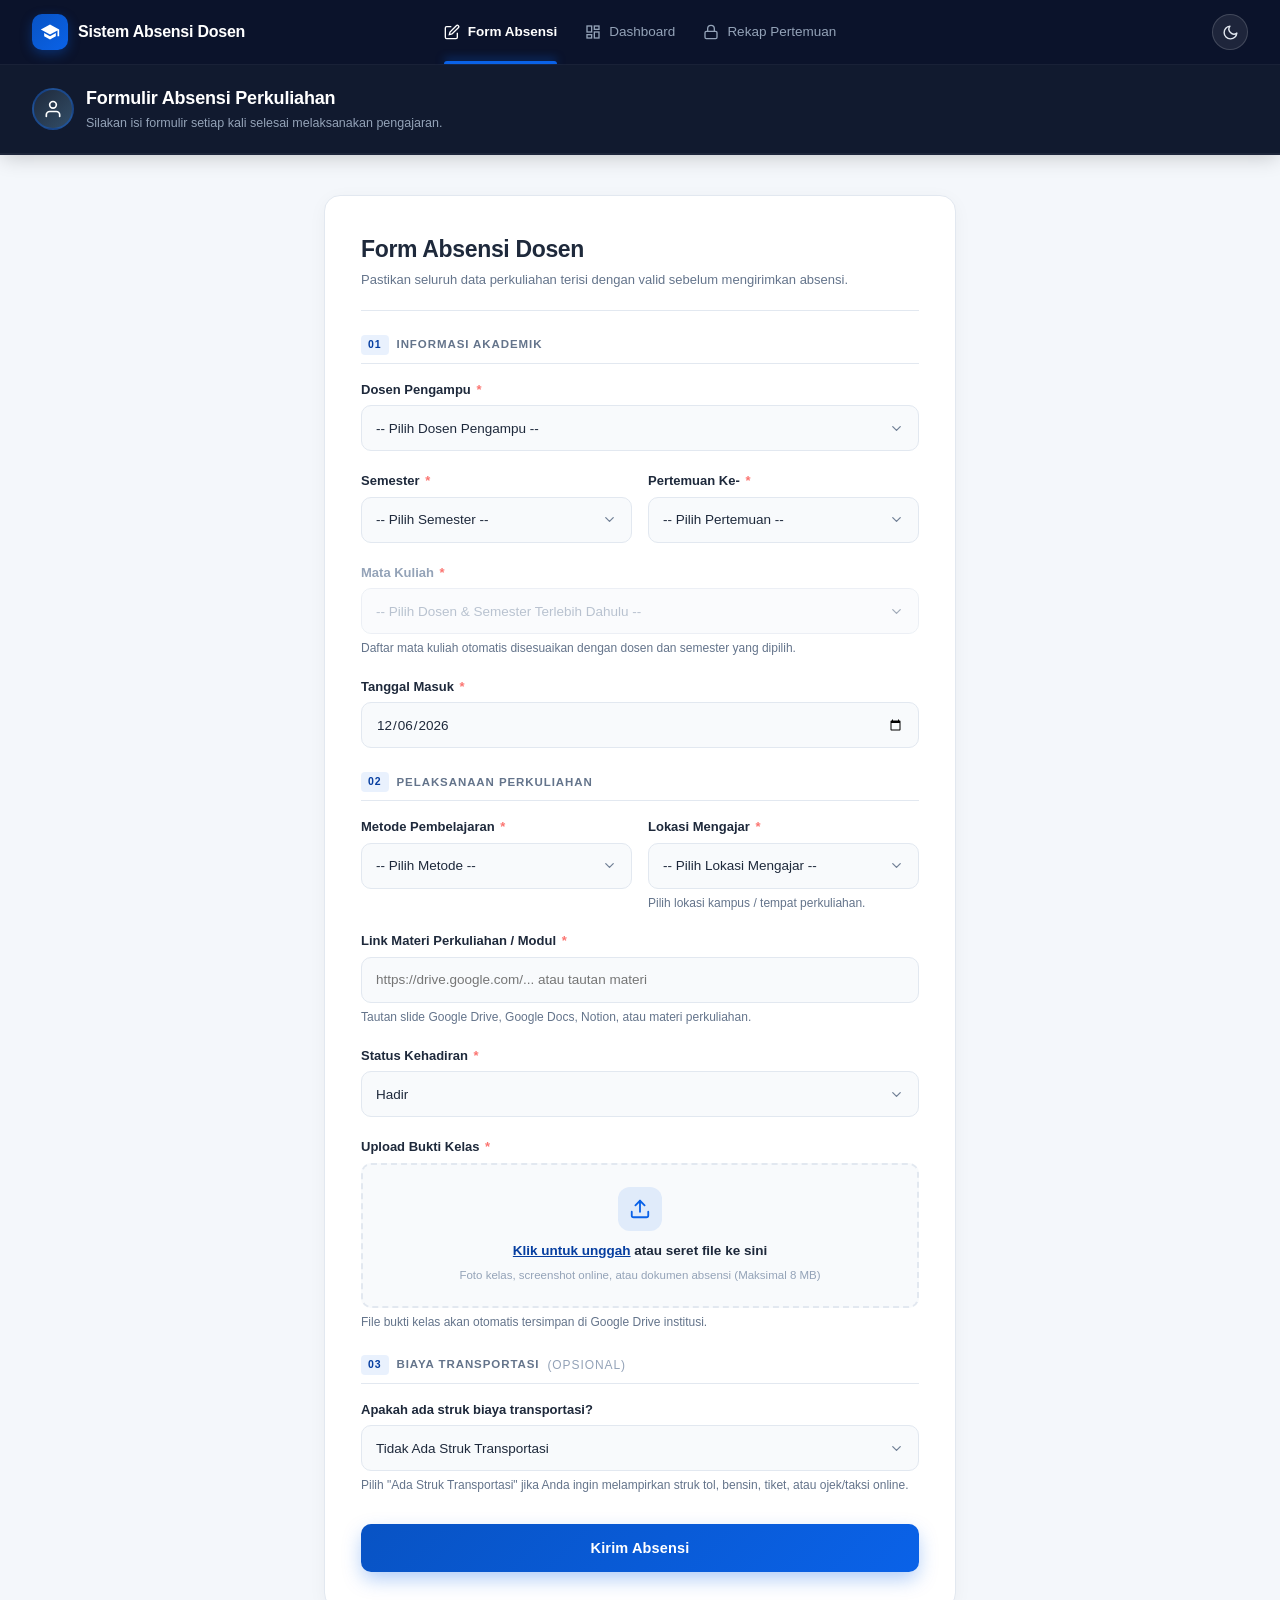
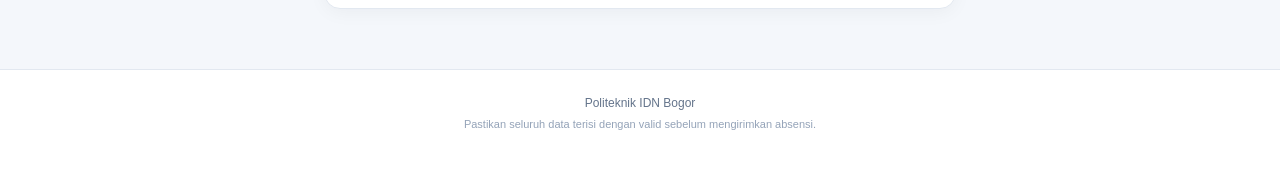
==== commit 5ccf811a: "fix responsivity" ====
--- a/index.html
+++ b/index.html
@@ -14,7 +14,7 @@
   <link href="https://fonts.googleapis.com/css2?family=Inter:wght@400;500;600;700;800&display=swap" rel="stylesheet">
   
   <!-- External Stylesheet (Unified Attenad Design System) -->
-  <link rel="stylesheet" href="assets/css/style.css?v=2.6">
+  <link rel="stylesheet" href="assets/css/style.css?v=2.7">
 </head>
 <body>
 
--- a/assets/css/style.css
+++ b/assets/css/style.css
@@ -113,6 +113,11 @@
   padding: 0;
 }
 
+html, body {
+  overflow-x: hidden;
+  max-width: 100%;
+}
+
 body {
   font-family: "Plus Jakarta Sans", Roboto, sans-serif;
   background-color: var(--bg);
@@ -124,7 +129,6 @@
   line-height: 1.5;
   -webkit-font-smoothing: antialiased;
   -moz-osx-font-smoothing: grayscale;
-  overflow-x: hidden;
   transition: background-color 0.25s ease, color 0.25s ease;
 }
 
@@ -1525,40 +1529,78 @@
     height: 14px;
   }
 
+  .attenad-sub-banner {
+    width: 100%;
+    overflow-x: hidden;
+  }
+
   .attenad-sub-inner {
     flex-direction: column;
-    align-items: flex-start;
+    align-items: stretch;
+    gap: 14px;
+    width: 100%;
+    max-width: 100%;
+    padding: 0 16px;
+    box-sizing: border-box;
+  }
+
+  .user-greeting {
+    width: 100%;
+  }
+
+  /* Responsive Mobile Filter Controls */
+  .sub-controls {
+    display: flex;
+    flex-direction: column;
+    gap: 10px;
+    width: 100%;
+    max-width: 100%;
+    box-sizing: border-box;
+  }
+
+  .filter-dropdown-wrap,
+  .filter-pill-wrap {
+    display: flex !important;
+    width: 100% !important;
+    max-width: 100% !important;
+    min-width: 0 !important;
+    height: 42px !important;
+    box-sizing: border-box !important;
+    position: relative !important;
+  }
+
+  #filterDosen,
+  #filterSemester,
+  #filterMetode,
+  #filterBulan,
+  #filterStatus,
+  .filter-dropdown-select,
+  .attenad-select {
+    width: 100% !important;
+    max-width: 100% !important;
+    min-width: 0 !important;
+    height: 42px !important;
+    font-size: 13px !important;
+    font-weight: 600 !important;
+    padding: 0 34px 0 38px !important;
+    box-sizing: border-box !important;
+    text-overflow: ellipsis !important;
+    white-space: nowrap !important;
+    overflow: hidden !important;
+  }
+
+  .filter-dropdown-wrap .pill-icon,
+  .filter-pill-wrap .pill-icon {
+    left: 13px !important;
+    width: 15px !important;
+    height: 15px !important;
+    max-width: 15px !important;
+    max-height: 15px !important;
+  }
+
+  .panel-header {
+    flex-wrap: wrap;
     gap: 12px;
-  }
-
-  /* Compact 2-column mobile filter layout */
-  .sub-controls {
-    display: grid;
-    grid-template-columns: 1fr 1fr;
-    gap: 8px;
-    width: 100%;
-  }
-
-  .filter-dropdown-wrap:first-child {
-    grid-column: 1 / -1; /* Dosen filter spans full width */
-  }
-
-  .filter-dropdown-wrap {
-    width: 100%;
-    height: 38px;
-  }
-
-  .filter-dropdown-select {
-    width: 100%;
-    height: 38px;
-    font-size: 12px;
-    padding: 0 24px 0 30px;
-  }
-
-  .filter-dropdown-wrap .pill-icon {
-    left: 9px;
-    width: 13px;
-    height: 13px;
   }
 
   .row {
@@ -2564,17 +2606,19 @@
 
   /* Lebar Kolom Proporsional untuk A4 Landscape */
   body.is-printing-rekap table.table-rekap-honor thead th:nth-child(1) { width: 32px !important; text-align: center !important; }
-  body.is-printing-rekap table.table-rekap-honor thead th:nth-child(2) { width: 170px !important; }
-  body.is-printing-rekap table.table-rekap-honor thead th:nth-child(3) { width: auto !important; }
-  body.is-printing-rekap table.table-rekap-honor thead th:nth-child(4) { width: 68px !important; text-align: center !important; }
-  body.is-printing-rekap table.table-rekap-honor thead th:nth-child(5) { width: 72px !important; text-align: center !important; }
-  body.is-printing-rekap table.table-rekap-honor thead th:nth-child(6) { width: 170px !important; }
-  body.is-printing-rekap table.table-rekap-honor thead th:nth-child(7) { width: 125px !important; text-align: right !important; }
+  body.is-printing-rekap table.table-rekap-honor thead th:nth-child(2) { width: 160px !important; }
+  body.is-printing-rekap table.table-rekap-honor thead th:nth-child(3) { width: 68px !important; text-align: center !important; }
+  body.is-printing-rekap table.table-rekap-honor thead th:nth-child(4) { width: auto !important; }
+  body.is-printing-rekap table.table-rekap-honor thead th:nth-child(5) { width: 65px !important; text-align: center !important; }
+  body.is-printing-rekap table.table-rekap-honor thead th:nth-child(6) { width: 70px !important; text-align: center !important; }
+  body.is-printing-rekap table.table-rekap-honor thead th:nth-child(7) { width: 160px !important; }
+  body.is-printing-rekap table.table-rekap-honor thead th:nth-child(8) { width: 120px !important; text-align: right !important; }
 
   body.is-printing-rekap table.table-rekap-honor tbody td:nth-child(1) { text-align: center !important; }
-  body.is-printing-rekap table.table-rekap-honor tbody td:nth-child(4) { text-align: center !important; }
+  body.is-printing-rekap table.table-rekap-honor tbody td:nth-child(3) { text-align: center !important; }
   body.is-printing-rekap table.table-rekap-honor tbody td:nth-child(5) { text-align: center !important; }
-  body.is-printing-rekap table.table-rekap-honor tbody td:nth-child(7) { text-align: right !important; font-weight: 700 !important; }
+  body.is-printing-rekap table.table-rekap-honor tbody td:nth-child(6) { text-align: center !important; }
+  body.is-printing-rekap table.table-rekap-honor tbody td:nth-child(8) { text-align: right !important; font-weight: 700 !important; }
 
   body.is-printing-rekap table.table-rekap-honor tfoot {
     display: table-footer-group !important;
